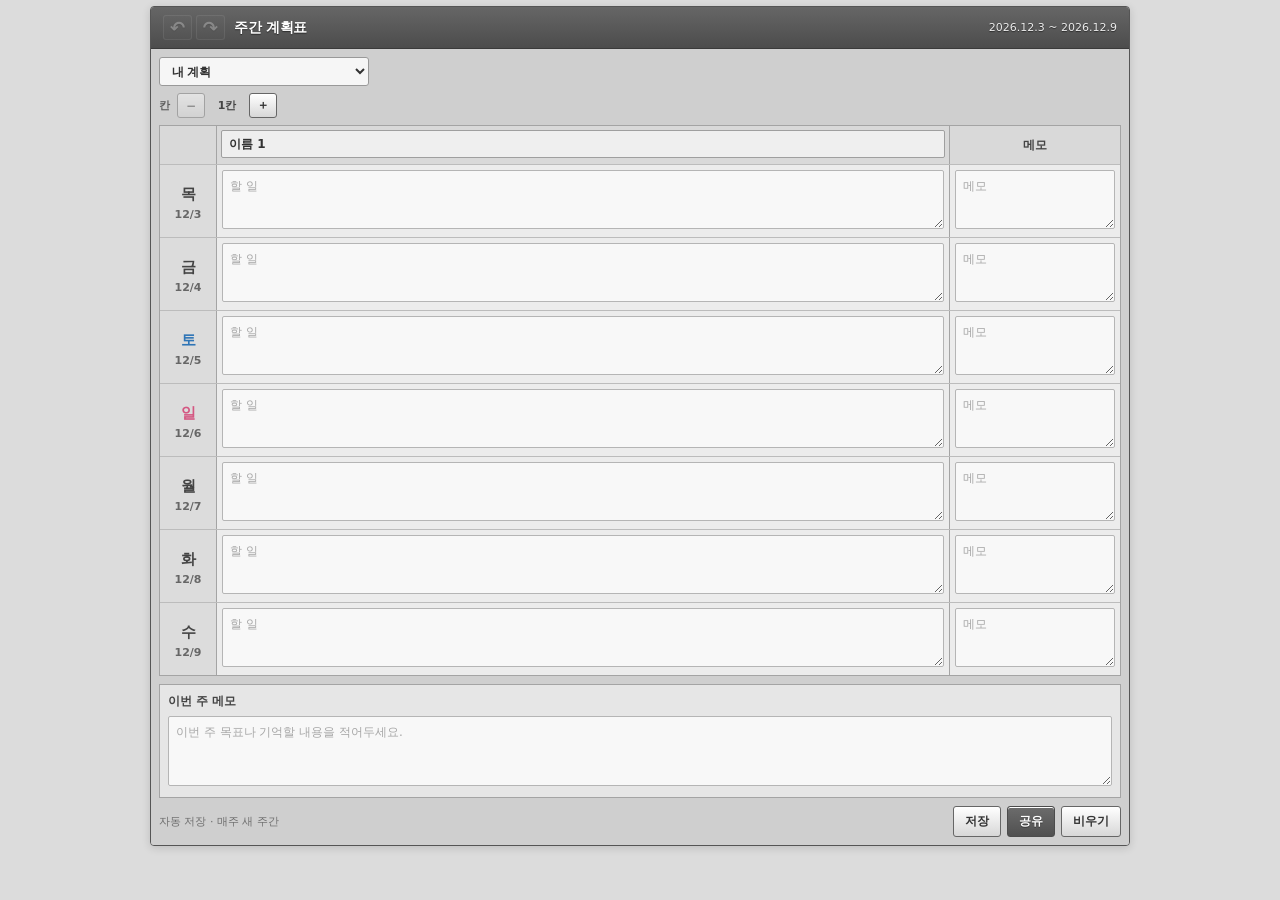
==== maple-weekly/index.html @ 223c1810 "Allow editing shared plans independently" ====
<!doctype html>
<html lang="ko">
<head>
<meta charset="utf-8">
<meta name="viewport" content="width=device-width, initial-scale=1, viewport-fit=cover">
<title>주간 계획표</title>
<meta name="apple-mobile-web-app-title" content="주간 계획표">
<meta name="application-name" content="주간 계획표">
<meta property="og:title" content="주간 계획표">
<meta property="og:site_name" content="주간 계획표">
<meta property="og:description" content="간단하게 쓰는 주간 계획표">
<meta property="og:type" content="website">
<meta property="og:url" content="https://noonoo-prog.github.io/0429/">
<meta name="twitter:card" content="summary">
<meta name="twitter:title" content="주간 계획표">
<meta name="twitter:description" content="간단하게 쓰는 주간 계획표">
<meta name="theme-color" content="#5a5a5a">
<style>
*{box-sizing:border-box}body{margin:0;background:#dcdcdc;color:#333;font-family:"Malgun Gothic",Pretendard,"Noto Sans KR",system-ui,sans-serif;font-size:12px}input,textarea,button{font:inherit}.wrap{width:min(980px,calc(100% - 16px));margin:6px auto 14px}.window{border:1px solid #555;border-radius:4px;overflow:hidden;background:#cfcfcf;box-shadow:0 1px 0 rgba(255,255,255,.55) inset,0 2px 8px rgba(0,0,0,.14)}.titlebar{min-height:34px;display:flex;align-items:center;justify-content:space-between;gap:10px;padding:8px 12px;color:#fff;background:linear-gradient(#666,#4c4c4c);border-bottom:1px solid #3a3a3a;text-shadow:0 1px 1px rgba(0,0,0,.5)}.titlebar strong{font-size:14px;letter-spacing:-.02em}.week{font-size:11px;color:#ececec;white-space:nowrap}.body{padding:8px;background:#cfcfcf}.table{border:1px solid #a4a4a4;background:#bcbcbc}.row{display:grid;grid-template-columns:56px repeat(var(--char-count,3),minmax(105px,1fr)) 170px;gap:1px;background:#a4a4a4}.row+.row{margin-top:1px}.cell{background:#ececec;padding:5px;min-height:70px}.head .cell{min-height:38px;display:flex;align-items:center;justify-content:center;font-weight:700;color:#444;background:#d9d9d9}.char-head{padding:4px;align-items:stretch!important;justify-content:stretch!important}.name-input{width:100%;height:28px;border:1px solid #9f9f9f;border-radius:2px;background:#efefef;color:#333;padding:4px 7px;font-size:12px;font-weight:700;outline:none}.name-input:focus,textarea:focus{border-color:#7f97ad;box-shadow:0 0 0 1px rgba(86,126,165,.18)}.day-cell{display:flex!important;flex-direction:column;align-items:center;justify-content:center;text-align:center;padding:8px 2px 4px;background:#dcdcdc;font-weight:700;color:#444;line-height:1.2;visibility:visible!important}.day-cell .day-name{display:block;font-size:15px;margin-bottom:5px}.day-cell .date{display:block;font-size:11px;color:#666}.day-cell.sat .day-name{color:#2f75b6}.day-cell.sun .day-name{color:#d45782}textarea{width:100%;min-height:59px;resize:vertical;border:1px solid #b5b5b5;border-radius:2px;background:#f8f8f8;color:#333;padding:7px;outline:none;line-height:1.42;font-size:12px}textarea::placeholder,.name-input::placeholder{color:#a7a7a7}.weekly{margin-top:8px;border:1px solid #a4a4a4;background:#e6e6e6;padding:8px}.weekly-title{margin:0 0 6px;font-size:12px;font-weight:700;color:#444}.weekly textarea{min-height:70px}.bottom{margin-top:8px;display:flex;justify-content:space-between;align-items:center;gap:10px}.left-info{font-size:11px;color:#6e6e6e}.saved{opacity:0;transition:opacity .18s ease;margin-left:6px;color:#557755;font-weight:700}.saved.show{opacity:1}.actions{display:flex;gap:6px;align-items:center}.char-controls{display:flex;align-items:center;gap:5px;margin-bottom:7px}.char-controls .label{font-size:11px;color:#5f5f5f;font-weight:700;margin-right:2px}.char-count{min-width:34px;text-align:center;font-size:11px;color:#444;font-weight:700}.mini-btn{height:25px;min-width:28px;padding:0 7px;font-size:12px}button{height:31px;border:1px solid #666;border-radius:3px;padding:0 11px;background:linear-gradient(#fff,#d7d7d7);color:#333;font-size:12px;font-weight:700;cursor:pointer;box-shadow:0 1px 0 #fff inset}button:hover{background:linear-gradient(#fff,#e2e2e2)}button:disabled{opacity:.42;cursor:default}.share-btn{color:#fff;border-color:#4c4c4c;background:linear-gradient(#6c6c6c,#505050);text-shadow:0 1px 0 rgba(0,0,0,.35)}.share-btn:hover{background:linear-gradient(#777,#5a5a5a)}.share-note{display:none;margin-top:8px;border:1px solid #a8b5c0;background:#edf3f8;color:#526675;padding:7px 9px;font-size:11px;line-height:1.45;border-radius:3px}.share-note.show{display:block}
@media(max-width:760px){body{font-size:14px;background:#d0d0d0}.wrap{width:100%;margin:0}.window{border-radius:0;border-left:0;border-right:0;box-shadow:none;min-height:100vh}.titlebar{position:sticky;top:0;z-index:5;min-height:42px;padding:9px 10px}.titlebar strong{font-size:15px}.week{font-size:10px}.body{padding:6px}.char-controls{position:sticky;top:42px;z-index:4;padding:5px 6px;margin:-1px 0 6px;background:#cfcfcf;border-bottom:1px solid #aaa}.mini-btn{min-height:32px;min-width:36px;font-size:15px}.table{border:0;background:transparent}.head{display:block;background:transparent}.head .cell:first-child,.head .cell:last-child{display:none}.head .char-head{display:block;min-height:auto;padding:0;margin-bottom:6px;background:transparent}.head .char-head:last-of-type{margin-bottom:8px}.name-input{height:37px;font-size:14px;border-radius:4px}.row.day-row{display:block;margin-bottom:6px;border:1px solid #9a9a9a;border-radius:4px;overflow:hidden;background:#bcbcbc}.row.day-row+.row.day-row{margin-top:0}.cell{min-height:auto;border-top:1px solid #d5d5d5;padding:5px}.row.day-row .cell:first-child{border-top:0}.day-cell{min-height:40px;display:flex!important;flex-direction:row;justify-content:space-between;align-items:center;padding:8px 9px;visibility:visible!important}.day-cell .day-name,.day-cell .date{margin:0;display:block}.day-cell .day-name{font-size:15px}.day-cell .date{font-size:11px}.mobile-label{display:block;margin:0 0 3px;font-size:10px;font-weight:700;color:#6d6d6d}textarea{min-height:56px;font-size:16px;border-radius:4px;padding:7px 8px}.weekly{padding:8px;border-radius:4px}.weekly textarea{min-height:76px}.bottom{flex-direction:column;align-items:stretch;gap:8px;padding-bottom:max(6px,env(safe-area-inset-bottom))}.actions{width:100%}.actions button{flex:1;height:38px;font-size:12px}}
@media(max-width:360px){.titlebar{padding:8px 7px;gap:6px}.title-left{gap:6px}.history-actions{gap:3px}.history-btn{width:30px;height:28px;font-size:18px}.titlebar strong{font-size:14px;white-space:nowrap}.week{font-size:9px}}@media(min-width:761px){.mobile-label{display:none}}

.title-left{display:flex;align-items:center;gap:9px;min-width:0}.history-actions{display:flex;gap:4px;align-items:center}.history-btn{width:29px;height:25px;padding:0;border:1px solid rgba(255,255,255,.28);border-radius:3px;background:rgba(255,255,255,.10);color:#fff;font-size:18px;line-height:1;box-shadow:none;text-shadow:0 1px 1px rgba(0,0,0,.35)}.history-btn:hover{background:rgba(255,255,255,.18)}.history-btn:disabled{opacity:.28;background:rgba(255,255,255,.06)}@media(max-width:760px){.history-btn{width:34px;height:30px;font-size:20px}}
.plan-switcher{display:flex;align-items:center;gap:6px;margin-bottom:7px}.plan-switcher select{height:29px;min-width:210px;max-width:100%;border:1px solid #999;border-radius:3px;background:#f6f6f6;color:#333;padding:0 28px 0 8px;font-size:12px;font-weight:700}.plan-switcher button{height:29px}.shared-readonly .name-input,.shared-readonly textarea{background:#f1f1f1;color:#555}.shared-readonly .char-controls{opacity:.72}@media(max-width:760px){.plan-switcher{margin-bottom:6px}.plan-switcher select{flex:1;min-width:0;height:36px;font-size:14px}.plan-switcher button{height:36px;white-space:nowrap}}
.tone-ottok{background:#fce8cf!important}.tone-tsujo{background:#f8dce8!important}.tone-peacock{background:#e3f2d7!important}
.tone-ottok .name-input,.tone-ottok textarea,.name-input.tone-ottok,textarea.tone-ottok{background:#fff7ed!important}
.tone-tsujo .name-input,.tone-tsujo textarea,.name-input.tone-tsujo,textarea.tone-tsujo{background:#fff3f8!important}
.tone-peacock .name-input,.tone-peacock textarea,.name-input.tone-peacock,textarea.tone-peacock{background:#f6fbf1!important}
@media(max-width:760px){.tone-ottok,.tone-tsujo,.tone-peacock{border-top-color:rgba(0,0,0,.08)!important}}
</style>
</head>
<body>
<main class="wrap">
<section class="window">
<div class="titlebar"><div class="title-left"><div class="history-actions"><button class="history-btn" id="undoBtn" type="button" aria-label="되돌리기" title="되돌리기">↶</button><button class="history-btn" id="redoBtn" type="button" aria-label="다시 실행" title="다시 실행">↷</button></div><strong>주간 계획표</strong></div><span class="week" id="weekRange"></span></div>
<div class="body">
<div class="plan-switcher">
  <select id="planViewSelect" aria-label="계획표 선택"><option value="mine">내 계획</option></select>
  <button id="deleteSharedBtn" type="button" hidden>공유 삭제</button>
</div>
<div class="char-controls"><span class="label">칸</span><button class="mini-btn" id="removeChar" type="button">−</button><span class="char-count" id="charCountText">1칸</span><button class="mini-btn" id="addChar" type="button">＋</button></div>
<div class="table" id="tableWrap"><div class="row head" id="headerRow"></div></div>
<div class="weekly"><div class="weekly-title">이번 주 메모</div><textarea id="weeklyMemo" placeholder="이번 주 목표나 기억할 내용을 적어두세요."></textarea></div>
<div class="bottom"><div class="left-info">자동 저장 · 매주 새 주간 <span class="saved" id="savedText">저장됨</span></div><div class="actions"><button id="saveBtn">저장</button><button class="share-btn" id="shareBtn">공유</button><button id="clearBtn">비우기</button></div></div>
<div class="share-note" id="shareNote"></div>
</div>
</section>
</main>
<script>
const DAYS=['목요일','금요일','토요일','일요일','월요일','화요일','수요일'];
const BASE_START=new Date(Date.UTC(2026,8,24));
function pad(n){return String(n).padStart(2,'0')}
function kstDateOnly(now=new Date()){const k=new Date(now.getTime()+9*60*60*1000);return new Date(Date.UTC(k.getUTCFullYear(),k.getUTCMonth(),k.getUTCDate()))}
function getWeekStart(now=new Date()){const today=kstDateOnly(now);if(today<BASE_START)return new Date(BASE_START);const daysFromBase=Math.floor((today-BASE_START)/86400000);const weeksFromBase=Math.floor(daysFromBase/7);const start=new Date(BASE_START);start.setUTCDate(start.getUTCDate()+weeksFromBase*7);return start}
function fmt(d){return `${d.getUTCMonth()+1}.${d.getUTCDate()}`}
function keyDate(d){return `${d.getUTCFullYear()}-${pad(d.getUTCMonth()+1)}-${pad(d.getUTCDate())}`}
const start=getWeekStart(),end=new Date(start);end.setUTCDate(end.getUTCDate()+6);const weekKey=keyDate(start);
document.getElementById('weekRange').textContent=`${start.getUTCFullYear()}.${fmt(start)} ~ ${end.getUTCFullYear()}.${fmt(end)}`;
const namesKey='maple-simple-share-names-v3',countKey='maple-simple-share-charcount-v2',planKey=`maple-simple-share-plan-v3-${weekKey}`,sharedPlansKey='weekly-shared-plans-v1';let sharedPlans=JSON.parse(localStorage.getItem(sharedPlansKey)||'[]');if(!Array.isArray(sharedPlans))sharedPlans=[];let activeView='mine';
let charCount=Math.min(6,Math.max(1,Number(localStorage.getItem(countKey)||1)));
let names=JSON.parse(localStorage.getItem(namesKey)||'null')||['이름 1','이름 2','이름 3'];while(names.length<6)names.push(`이름 ${names.length+1}`);
let data=JSON.parse(localStorage.getItem(planKey)||'null')||{cells:{},daily:{},weeklyMemo:''},saveTimer=null;
function flashSaved(){const el=document.getElementById('savedText');el.classList.add('show');clearTimeout(saveTimer);saveTimer=setTimeout(()=>el.classList.remove('show'),900)}
function save(){
  if(isSharedView()){
    const i=sharedPlans.findIndex(p=>p.id===activeView);
    if(i>=0){
      sharedPlans[i]={...sharedPlans[i],charCount,names:[...names],data:deepCopy(data)};
      saveSharedPlans();
    }
  }else{
    localStorage.setItem(namesKey,JSON.stringify(names));
    localStorage.setItem(countKey,String(charCount));
    localStorage.setItem(planKey,JSON.stringify(data));
  }
  flashSaved();
}
const undoStack=[],redoStack=[],HISTORY_LIMIT=100;
function snapshotState(){return JSON.stringify({charCount,names:[...names],data:JSON.parse(JSON.stringify(data))})}
function pushUndo(s){if(undoStack[undoStack.length-1]!==s){undoStack.push(s);if(undoStack.length>HISTORY_LIMIT)undoStack.shift()}redoStack.length=0;updateHistoryButtons()}
function restoreSnapshot(s){const x=JSON.parse(s);charCount=Math.min(6,Math.max(1,Number(x.charCount||1)));names=Array.isArray(x.names)?x.names.slice(0,6):[];while(names.length<6)names.push(`이름 ${names.length+1}`);data=x.data||{cells:{},daily:{},weeklyMemo:''};save();renderPlanner();weeklyMemo.value=data.weeklyMemo||'';updateHistoryButtons()}
function undo(){if(!undoStack.length)return;const cur=snapshotState(),prev=undoStack.pop();redoStack.push(cur);restoreSnapshot(prev)}
function redo(){if(!redoStack.length)return;const cur=snapshotState(),next=redoStack.pop();undoStack.push(cur);restoreSnapshot(next)}
function updateHistoryButtons(){const u=document.getElementById('undoBtn'),r=document.getElementById('redoBtn');if(u)u.disabled=!undoStack.length;if(r)r.disabled=!redoStack.length}

function isSharedView(){return activeView!=='mine'}
function deepCopy(v){return JSON.parse(JSON.stringify(v))}
function saveSharedPlans(){localStorage.setItem(sharedPlansKey,JSON.stringify(sharedPlans.slice(0,20)))}
function makeSharedId(encoded){let h=2166136261;for(let i=0;i<encoded.length;i++){h^=encoded.charCodeAt(i);h=Math.imul(h,16777619)}return 'shared-'+(h>>>0).toString(36)}
function sharedPlanLabel(p,index){const custom=(p.names||[]).find(n=>n&&n.trim()&&!/^이름\s*\d+$/u.test(n.trim()));const d=(p.week||'').slice(5).replace('-','/');const who=custom?custom.trim():'공유 계획 '+(index+1);return d?who+' · '+d:who}
function getActiveSharedPlan(){return sharedPlans.find(p=>p.id===activeView)||null}
function getViewWeekStart(){const p=getActiveSharedPlan(),k=p&&p.week?p.week:weekKey;const a=k.split('-').map(Number);return a.length===3?new Date(Date.UTC(a[0],a[1]-1,a[2])):new Date(start)}
function updateWeekRangeDisplay(){const s=getViewWeekStart(),e=new Date(s);e.setUTCDate(e.getUTCDate()+6);document.getElementById('weekRange').textContent=`${s.getUTCFullYear()}.${fmt(s)} ~ ${e.getUTCFullYear()}.${fmt(e)}`}
function loadMineState(){activeView='mine';charCount=Math.min(6,Math.max(1,Number(localStorage.getItem(countKey)||1)));names=JSON.parse(localStorage.getItem(namesKey)||'null')||['이름 1','이름 2','이름 3'];while(names.length<6)names.push(`이름 ${names.length+1}`);data=JSON.parse(localStorage.getItem(planKey)||'null')||{cells:{},daily:{},weeklyMemo:''}}
function loadSharedState(id){const p=sharedPlans.find(x=>x.id===id);if(!p){loadMineState();return}activeView=id;charCount=Math.min(6,Math.max(1,Number(p.charCount||1)));names=Array.isArray(p.names)?p.names.slice(0,6):[];while(names.length<6)names.push(`이름 ${names.length+1}`);data=deepCopy(p.data||{cells:{},daily:{},weeklyMemo:''})}
function renderPlanSwitcher(){const s=document.getElementById('planViewSelect');if(!s)return;s.innerHTML='<option value="mine">내 계획</option>';sharedPlans.forEach((p,i)=>{const o=document.createElement('option');o.value=p.id;o.textContent=sharedPlanLabel(p,i);s.append(o)});s.value=activeView;document.getElementById('deleteSharedBtn').hidden=!isSharedView()}
function applyViewMode(){const shared=isSharedView();document.querySelector('.window').classList.remove('shared-readonly');document.getElementById('saveBtn').disabled=false;document.getElementById('clearBtn').disabled=false;document.getElementById('weeklyMemo').readOnly=false;document.getElementById('deleteSharedBtn').hidden=!shared;updateHistoryButtons();updateWeekRangeDisplay()}
function activateView(id){undoStack.length=0;redoStack.length=0;if(id==='mine')loadMineState();else loadSharedState(id);renderPlanSwitcher();renderPlanner();const w=document.getElementById('weeklyMemo');w.value=data.weeklyMemo||'';applyViewMode()}

function updateMobileLabels(){document.querySelectorAll('[data-char-label]').forEach(el=>{const idx=Number(el.dataset.charLabel);el.textContent=names[idx]||`이름 ${idx+1}`})}
function utf8ToBase64(str){const bytes=new TextEncoder().encode(str);let binary='';bytes.forEach(b=>binary+=String.fromCharCode(b));return btoa(binary).replace(/\+/g,'-').replace(/\//g,'_').replace(/=+$/,'')}
function base64ToUtf8(str){str=str.replace(/-/g,'+').replace(/_/g,'/');while(str.length%4)str+='=';const binary=atob(str),bytes=Uint8Array.from(binary,c=>c.charCodeAt(0));return new TextDecoder().decode(bytes)}
function makeSharePayload(){const p=getActiveSharedPlan();return{v:3,week:p&&p.week?p.week:weekKey,charCount,names,data}}
function buildShareUrl(){
  const payload=utf8ToBase64(JSON.stringify(makeSharePayload()));
  const u=new URL(location.href);
  u.hash='';
  u.search='';
  let p=u.pathname;
  if(/\/s\/(?:index\.html)?$/.test(p)) p=p.replace(/\/s\/(?:index\.html)?$/, '/');
  else p=p.replace(/\/index\.html$/, '/');
  if(!p.endsWith('/')) p+='/';
  u.pathname=p+'s/';
  return `${u.toString()}#plan=${payload}`;
}
function showShareMessage(text){const note=document.getElementById('shareNote');note.textContent=text;note.classList.add('show');setTimeout(()=>note.classList.remove('show'),5000)}
async function shareCurrentPlan(){save();const shareUrl=buildShareUrl(),shareData={title:'주간 계획표',text:`주간 계획표 ${weekKey}`,url:shareUrl};try{if(navigator.share){await navigator.share(shareData);return}await navigator.clipboard.writeText(shareUrl);showShareMessage('현재 계획이 포함된 링크를 복사했어요.')}catch(err){if(err&&err.name==='AbortError')return;try{await navigator.clipboard.writeText(shareUrl);showShareMessage('현재 계획이 포함된 링크를 복사했어요.')}catch{prompt('이 링크를 복사해서 공유하세요.',shareUrl)}}}
function importSharedPlan(){if(!location.hash.startsWith('#plan='))return null;try{const encoded=location.hash.slice(6),shared=JSON.parse(base64ToUtf8(encoded));if(!shared||![1,2,3].includes(shared.v)||!Array.isArray(shared.names)||!shared.data)return null;const id=makeSharedId(encoded),item={id,receivedAt:Date.now(),week:shared.week||weekKey,charCount:Math.min(6,Math.max(1,Number(shared.charCount||1))),names:shared.names.slice(0,6),data:deepCopy(shared.data)};while(item.names.length<6)item.names.push(`이름 ${item.names.length+1}`);const i=sharedPlans.findIndex(p=>p.id===id);if(i>=0)sharedPlans[i]=item;else sharedPlans.unshift(item);sharedPlans=sharedPlans.slice(0,20);saveSharedPlans();loadSharedState(id);history.replaceState(null,'',location.href.split('#')[0]);setTimeout(()=>showShareMessage('공유받은 계획을 별도로 저장했어요. 내 계획은 그대로 유지됩니다.'),0);return id}catch(e){console.warn('공유 불러오기 실패',e);return null}}
const tableWrap=document.getElementById('tableWrap'),headerRow=document.getElementById('headerRow');
function setGridColumns(){document.documentElement.style.setProperty('--char-count',charCount);document.getElementById('charCountText').textContent=`${charCount}칸`;document.getElementById('removeChar').disabled=charCount<=1;document.getElementById('addChar').disabled=charCount>=6}
function nameToneClass(name){
  const n=String(name||'').trim();
  if(n==='오똑') return 'tone-ottok';
  if(n==='츠죠') return 'tone-tsujo';
  if(n==='피콕') return 'tone-peacock';
  return '';
}
function applyNameToneToElement(el,name){
  if(!el)return;
  el.classList.remove('tone-ottok','tone-tsujo','tone-peacock');
  const cls=nameToneClass(name);
  if(cls)el.classList.add(cls);
}
function updateColumnTone(index){
  const name=names[index]||'';
  document.querySelectorAll('[data-char-col="'+index+'"]').forEach(el=>applyNameToneToElement(el,name));
}
function renderPlanner(){const viewStart=getViewWeekStart();setGridColumns();headerRow.innerHTML='';const dayHead=document.createElement('div');dayHead.className='cell';dayHead.textContent='';headerRow.append(dayHead);for(let i=0;i<charCount;i++){const head=document.createElement('div');head.className='cell char-head';head.dataset.charCol=i;applyNameToneToElement(head,names[i]);const input=document.createElement('input');input.className='name-input';input.placeholder=`이름 ${i+1}`;input.value=names[i]||`이름 ${i+1}`;input.addEventListener('input',()=>{const before=snapshotState();names[i]=input.value;pushUndo(before);updateMobileLabels();updateColumnTone(i);save()});head.append(input);headerRow.append(head)}const memoHead=document.createElement('div');memoHead.className='cell';memoHead.textContent='메모';headerRow.append(memoHead);tableWrap.querySelectorAll('.day-row').forEach(el=>el.remove());DAYS.forEach((day,di)=>{const currentDate=new Date(viewStart);currentDate.setUTCDate(currentDate.getUTCDate()+di);const row=document.createElement('div');row.className='row day-row';const dayCell=document.createElement('div');dayCell.className='cell day-cell';if(day==='토요일')dayCell.classList.add('sat');if(day==='일요일')dayCell.classList.add('sun');const shortDay=['목','금','토','일','월','화','수'][di];dayCell.innerHTML=`<span class="day-name">${shortDay}</span><span class="date">${currentDate.getUTCMonth()+1}/${currentDate.getUTCDate()}</span>`;row.append(dayCell);for(let ci=0;ci<charCount;ci++){const cell=document.createElement('div');cell.className='cell';cell.dataset.charCol=ci;applyNameToneToElement(cell,names[ci]);const label=document.createElement('div');label.className='mobile-label';label.dataset.charLabel=ci;label.textContent=names[ci]||`이름 ${ci+1}`;const ta=document.createElement('textarea');const key=`${di}-${ci}`;ta.placeholder='할 일';ta.value=data.cells[key]||'';ta.addEventListener('input',()=>{const before=snapshotState();data.cells[key]=ta.value;pushUndo(before);save()});cell.append(label,ta);row.append(cell)}const memoCell=document.createElement('div');memoCell.className='cell';const memoLabel=document.createElement('div');memoLabel.className='mobile-label';memoLabel.textContent='메모';const memo=document.createElement('textarea');memo.placeholder='메모';memo.value=data.daily[di]||'';memo.addEventListener('input',()=>{const before=snapshotState();data.daily[di]=memo.value;pushUndo(before);save()});memoCell.append(memoLabel,memo);row.append(memoCell);tableWrap.append(row)});updateMobileLabels()}
document.getElementById('removeChar').addEventListener('click',()=>{if(charCount<=1)return;const before=snapshotState();charCount--;pushUndo(before);save();renderPlanner()});
document.getElementById('addChar').addEventListener('click',()=>{if(charCount>=6)return;const before=snapshotState();charCount++;pushUndo(before);save();renderPlanner()});
const weeklyMemo=document.getElementById('weeklyMemo');weeklyMemo.value=data.weeklyMemo||'';weeklyMemo.addEventListener('input',()=>{const before=snapshotState();data.weeklyMemo=weeklyMemo.value;pushUndo(before);save()});
document.getElementById('planViewSelect').addEventListener('change',e=>activateView(e.target.value));
document.getElementById('deleteSharedBtn').addEventListener('click',()=>{if(!isSharedView())return;const p=getActiveSharedPlan();if(!p)return;if(!confirm('이 공유 계획을 목록에서 삭제할까요?'))return;sharedPlans=sharedPlans.filter(x=>x.id!==p.id);saveSharedPlans();activateView('mine')});
document.getElementById('saveBtn').addEventListener('click',()=>{save();const b=document.getElementById('saveBtn'),t=b.textContent;b.textContent='저장됨';setTimeout(()=>b.textContent=t,900)});document.getElementById('undoBtn').addEventListener('click',undo);document.getElementById('redoBtn').addEventListener('click',redo);document.getElementById('shareBtn').addEventListener('click',shareCurrentPlan);
document.getElementById('clearBtn').addEventListener('click',()=>{if(!confirm('이번 주 계획과 메모를 모두 비울까요?'))return;const before=snapshotState();data={cells:{},daily:{},weeklyMemo:''};pushUndo(before);save();document.querySelectorAll('.day-row textarea').forEach(el=>el.value='');weeklyMemo.value=''});
const importedSharedId=importSharedPlan();renderPlanSwitcher();renderPlanner();weeklyMemo.value=data.weeklyMemo||'';applyViewMode();setInterval(()=>{const currentKey=keyDate(getWeekStart());if(currentKey!==weekKey)location.reload()},60000);
</script>
</body>
</html>
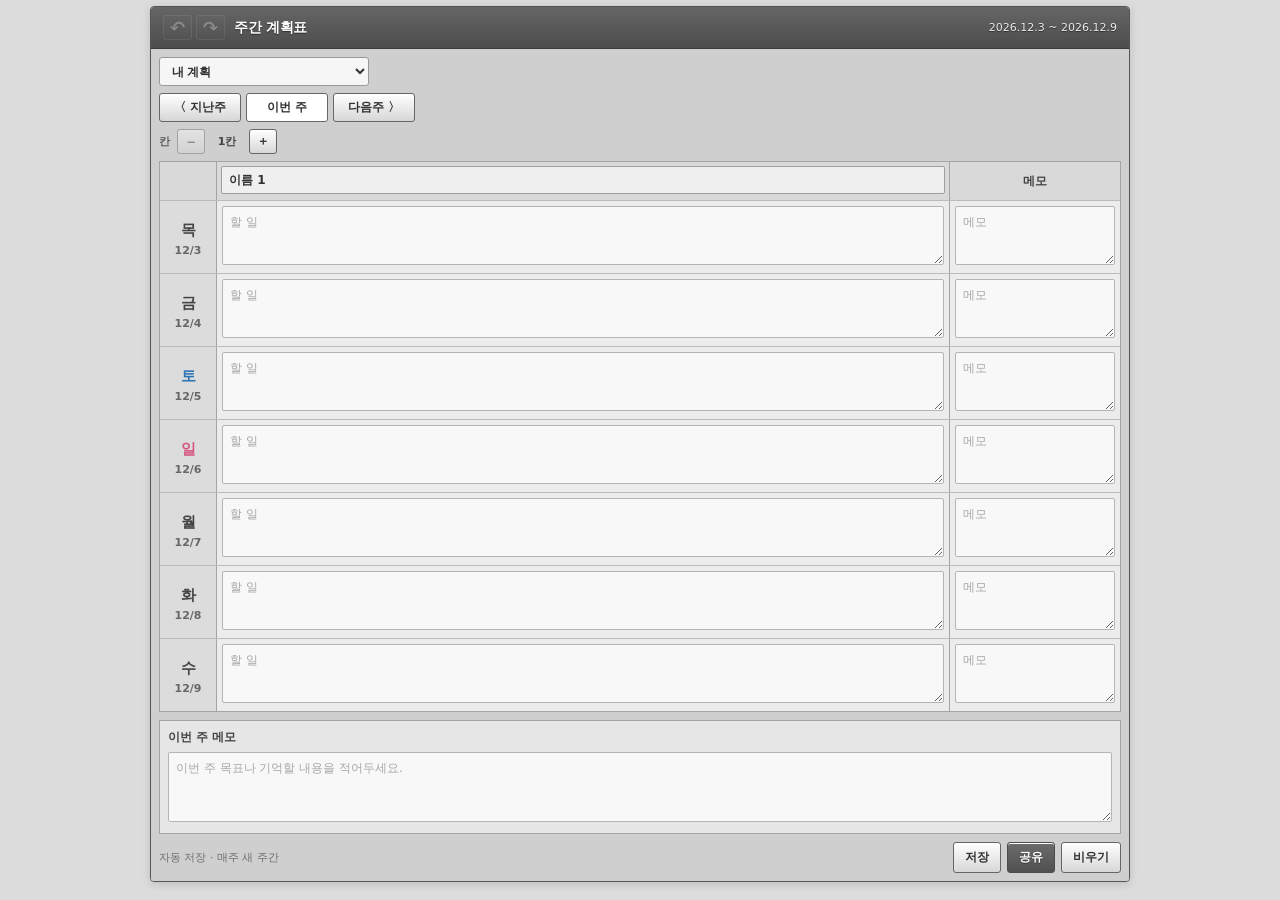
==== commit 305b17e1: "Add weekly navigation and saved week history" ====
--- a/maple-weekly/index.html
+++ b/maple-weekly/index.html
@@ -27,6 +27,7 @@
 .tone-tsujo .name-input,.tone-tsujo textarea,.name-input.tone-tsujo,textarea.tone-tsujo{background:#fff3f8!important}
 .tone-peacock .name-input,.tone-peacock textarea,.name-input.tone-peacock,textarea.tone-peacock{background:#f6fbf1!important}
 @media(max-width:760px){.tone-ottok,.tone-tsujo,.tone-peacock{border-top-color:rgba(0,0,0,.08)!important}}
+.week-nav{display:flex;gap:5px;margin-bottom:7px}.week-nav button{height:29px;min-width:82px}.week-nav button.current{font-weight:800;background:#fff}.week-nav button:disabled{opacity:.4}@media(max-width:760px){.week-nav{gap:4px;margin-bottom:6px}.week-nav button{flex:1;height:36px;min-width:0;font-size:12px}}
 </style>
 </head>
 <body>
@@ -38,6 +39,11 @@
   <select id="planViewSelect" aria-label="계획표 선택"><option value="mine">내 계획</option></select>
   <button id="deleteSharedBtn" type="button" hidden>공유 삭제</button>
 </div>
+<div class="week-nav" id="weekNav">
+  <button id="prevWeekBtn" type="button">〈 지난주</button>
+  <button id="currentWeekBtn" type="button">이번 주</button>
+  <button id="nextWeekBtn" type="button">다음주 〉</button>
+</div>
 <div class="char-controls"><span class="label">칸</span><button class="mini-btn" id="removeChar" type="button">−</button><span class="char-count" id="charCountText">1칸</span><button class="mini-btn" id="addChar" type="button">＋</button></div>
 <div class="table" id="tableWrap"><div class="row head" id="headerRow"></div></div>
 <div class="weekly"><div class="weekly-title">이번 주 메모</div><textarea id="weeklyMemo" placeholder="이번 주 목표나 기억할 내용을 적어두세요."></textarea></div>
@@ -47,21 +53,148 @@
 </section>
 </main>
 <script>
+
 const DAYS=['목요일','금요일','토요일','일요일','월요일','화요일','수요일'];
+const SHORT_DAYS=['목','금','토','일','월','화','수'];
 const BASE_START=new Date(Date.UTC(2026,8,24));
+const WEEK_MS=7*86400000;
+
+const WEEK_PREFIX='weekly-planner-v4-week-';
+const STRUCTURE_KEY='weekly-planner-v4-structure';
+const SHARED_KEY='weekly-shared-plans-v1';
+const LEGACY_NAMES_KEY='maple-simple-share-names-v3';
+const LEGACY_COUNT_KEY='maple-simple-share-charcount-v2';
+const LEGACY_WEEK_PREFIX='maple-simple-share-plan-v3-';
+
+let activeView='mine';
+let selectedWeekStart=getCurrentWeekStart();
+let charCount=1;
+let names=['이름 1','이름 2','이름 3','이름 4','이름 5','이름 6'];
+let data=emptyPlanData();
+let sharedPlans=loadSharedPlans();
+let saveTimer=null;
+const undoStack=[];
+const redoStack=[];
+const HISTORY_LIMIT=100;
+
 function pad(n){return String(n).padStart(2,'0')}
-function kstDateOnly(now=new Date()){const k=new Date(now.getTime()+9*60*60*1000);return new Date(Date.UTC(k.getUTCFullYear(),k.getUTCMonth(),k.getUTCDate()))}
-function getWeekStart(now=new Date()){const today=kstDateOnly(now);if(today<BASE_START)return new Date(BASE_START);const daysFromBase=Math.floor((today-BASE_START)/86400000);const weeksFromBase=Math.floor(daysFromBase/7);const start=new Date(BASE_START);start.setUTCDate(start.getUTCDate()+weeksFromBase*7);return start}
 function fmt(d){return `${d.getUTCMonth()+1}.${d.getUTCDate()}`}
-function keyDate(d){return `${d.getUTCFullYear()}-${pad(d.getUTCMonth()+1)}-${pad(d.getUTCDate())}`}
-const start=getWeekStart(),end=new Date(start);end.setUTCDate(end.getUTCDate()+6);const weekKey=keyDate(start);
-document.getElementById('weekRange').textContent=`${start.getUTCFullYear()}.${fmt(start)} ~ ${end.getUTCFullYear()}.${fmt(end)}`;
-const namesKey='maple-simple-share-names-v3',countKey='maple-simple-share-charcount-v2',planKey=`maple-simple-share-plan-v3-${weekKey}`,sharedPlansKey='weekly-shared-plans-v1';let sharedPlans=JSON.parse(localStorage.getItem(sharedPlansKey)||'[]');if(!Array.isArray(sharedPlans))sharedPlans=[];let activeView='mine';
-let charCount=Math.min(6,Math.max(1,Number(localStorage.getItem(countKey)||1)));
-let names=JSON.parse(localStorage.getItem(namesKey)||'null')||['이름 1','이름 2','이름 3'];while(names.length<6)names.push(`이름 ${names.length+1}`);
-let data=JSON.parse(localStorage.getItem(planKey)||'null')||{cells:{},daily:{},weeklyMemo:''},saveTimer=null;
-function flashSaved(){const el=document.getElementById('savedText');el.classList.add('show');clearTimeout(saveTimer);saveTimer=setTimeout(()=>el.classList.remove('show'),900)}
-function save(){
+function weekKeyFromDate(d){return `${d.getUTCFullYear()}-${pad(d.getUTCMonth()+1)}-${pad(d.getUTCDate())}`}
+function dateFromWeekKey(k){
+  const p=String(k||'').split('-').map(Number);
+  if(p.length!==3||p.some(n=>!Number.isFinite(n))) return new Date(BASE_START);
+  return new Date(Date.UTC(p[0],p[1]-1,p[2]));
+}
+function kstDateOnly(now=new Date()){
+  const k=new Date(now.getTime()+9*60*60*1000);
+  return new Date(Date.UTC(k.getUTCFullYear(),k.getUTCMonth(),k.getUTCDate()));
+}
+function getCurrentWeekStart(now=new Date()){
+  const today=kstDateOnly(now);
+  if(today<BASE_START) return new Date(BASE_START);
+  const weeks=Math.floor((today-BASE_START)/WEEK_MS);
+  const d=new Date(BASE_START);
+  d.setUTCDate(d.getUTCDate()+weeks*7);
+  return d;
+}
+function shiftWeek(d,amount){
+  const x=new Date(d);
+  x.setUTCDate(x.getUTCDate()+amount*7);
+  return x<BASE_START?new Date(BASE_START):x;
+}
+function emptyPlanData(){return{cells:{},daily:{},weeklyMemo:''}}
+function deepCopy(v){return JSON.parse(JSON.stringify(v))}
+function normalizeNames(arr){
+  const out=Array.isArray(arr)?arr.slice(0,6):[];
+  while(out.length<6) out.push(`이름 ${out.length+1}`);
+  return out;
+}
+function normalizeWeekState(raw,template){
+  const t=template||{charCount:1,names:['이름 1']};
+  const count=Math.min(6,Math.max(1,Number(raw&&raw.charCount||t.charCount||1)));
+  const nm=normalizeNames(raw&&raw.names||t.names);
+  const d=raw&&raw.data?raw.data:raw||{};
+  return{
+    charCount:count,
+    names:nm,
+    data:{
+      cells:d&&d.cells&&typeof d.cells==='object'?d.cells:{},
+      daily:d&&d.daily&&typeof d.daily==='object'?d.daily:{},
+      weeklyMemo:typeof(d&&d.weeklyMemo)==='string'?d.weeklyMemo:''
+    }
+  };
+}
+function loadStructure(){
+  try{
+    const s=JSON.parse(localStorage.getItem(STRUCTURE_KEY)||'null');
+    if(s) return normalizeWeekState({charCount:s.charCount,names:s.names,data:emptyPlanData()});
+  }catch{}
+  let legacyNames=null;
+  try{legacyNames=JSON.parse(localStorage.getItem(LEGACY_NAMES_KEY)||'null')}catch{}
+  const legacyCount=Number(localStorage.getItem(LEGACY_COUNT_KEY)||1);
+  return normalizeWeekState({charCount:legacyCount,names:legacyNames||['이름 1'],data:emptyPlanData()});
+}
+function saveStructure(){
+  localStorage.setItem(STRUCTURE_KEY,JSON.stringify({charCount,names:[...names]}));
+}
+function mineStorageKey(k){return WEEK_PREFIX+k}
+function loadMineWeek(k){
+  try{
+    const raw=JSON.parse(localStorage.getItem(mineStorageKey(k))||'null');
+    if(raw) return normalizeWeekState(raw,loadStructure());
+  }catch{}
+  try{
+    const legacy=JSON.parse(localStorage.getItem(LEGACY_WEEK_PREFIX+k)||'null');
+    if(legacy){
+      const s=loadStructure();
+      const migrated=normalizeWeekState({charCount:s.charCount,names:s.names,data:legacy},s);
+      localStorage.setItem(mineStorageKey(k),JSON.stringify(migrated));
+      return migrated;
+    }
+  }catch{}
+  return normalizeWeekState(null,loadStructure());
+}
+function saveMineWeek(k){
+  const state={charCount,names:[...names],data:deepCopy(data)};
+  localStorage.setItem(mineStorageKey(k),JSON.stringify(state));
+  saveStructure();
+}
+function loadSharedPlans(){
+  try{
+    const a=JSON.parse(localStorage.getItem(SHARED_KEY)||'[]');
+    return Array.isArray(a)?a:[];
+  }catch{return[]}
+}
+function saveSharedPlans(){
+  localStorage.setItem(SHARED_KEY,JSON.stringify(sharedPlans.slice(0,20)));
+}
+function isSharedView(){return activeView!=='mine'}
+function getActiveSharedPlan(){return sharedPlans.find(p=>p.id===activeView)||null}
+function getActiveWeekStart(){
+  if(isSharedView()){
+    const p=getActiveSharedPlan();
+    return p&&p.week?dateFromWeekKey(p.week):new Date(selectedWeekStart);
+  }
+  return new Date(selectedWeekStart);
+}
+function getActiveWeekKey(){
+  if(isSharedView()){
+    const p=getActiveSharedPlan();
+    return p&&p.week?p.week:weekKeyFromDate(selectedWeekStart);
+  }
+  return weekKeyFromDate(selectedWeekStart);
+}
+function loadActiveState(){
+  if(isSharedView()){
+    const p=getActiveSharedPlan();
+    const s=normalizeWeekState(p||null,loadStructure());
+    charCount=s.charCount;names=s.names;data=s.data;
+  }else{
+    const s=loadMineWeek(weekKeyFromDate(selectedWeekStart));
+    charCount=s.charCount;names=s.names;data=s.data;
+  }
+}
+function persistActive(){
   if(isSharedView()){
     const i=sharedPlans.findIndex(p=>p.id===activeView);
     if(i>=0){
@@ -69,81 +202,407 @@
       saveSharedPlans();
     }
   }else{
-    localStorage.setItem(namesKey,JSON.stringify(names));
-    localStorage.setItem(countKey,String(charCount));
-    localStorage.setItem(planKey,JSON.stringify(data));
+    saveMineWeek(weekKeyFromDate(selectedWeekStart));
   }
   flashSaved();
 }
-const undoStack=[],redoStack=[],HISTORY_LIMIT=100;
-function snapshotState(){return JSON.stringify({charCount,names:[...names],data:JSON.parse(JSON.stringify(data))})}
-function pushUndo(s){if(undoStack[undoStack.length-1]!==s){undoStack.push(s);if(undoStack.length>HISTORY_LIMIT)undoStack.shift()}redoStack.length=0;updateHistoryButtons()}
-function restoreSnapshot(s){const x=JSON.parse(s);charCount=Math.min(6,Math.max(1,Number(x.charCount||1)));names=Array.isArray(x.names)?x.names.slice(0,6):[];while(names.length<6)names.push(`이름 ${names.length+1}`);data=x.data||{cells:{},daily:{},weeklyMemo:''};save();renderPlanner();weeklyMemo.value=data.weeklyMemo||'';updateHistoryButtons()}
-function undo(){if(!undoStack.length)return;const cur=snapshotState(),prev=undoStack.pop();redoStack.push(cur);restoreSnapshot(prev)}
-function redo(){if(!redoStack.length)return;const cur=snapshotState(),next=redoStack.pop();undoStack.push(cur);restoreSnapshot(next)}
-function updateHistoryButtons(){const u=document.getElementById('undoBtn'),r=document.getElementById('redoBtn');if(u)u.disabled=!undoStack.length;if(r)r.disabled=!redoStack.length}
-
-function isSharedView(){return activeView!=='mine'}
-function deepCopy(v){return JSON.parse(JSON.stringify(v))}
-function saveSharedPlans(){localStorage.setItem(sharedPlansKey,JSON.stringify(sharedPlans.slice(0,20)))}
-function makeSharedId(encoded){let h=2166136261;for(let i=0;i<encoded.length;i++){h^=encoded.charCodeAt(i);h=Math.imul(h,16777619)}return 'shared-'+(h>>>0).toString(36)}
-function sharedPlanLabel(p,index){const custom=(p.names||[]).find(n=>n&&n.trim()&&!/^이름\s*\d+$/u.test(n.trim()));const d=(p.week||'').slice(5).replace('-','/');const who=custom?custom.trim():'공유 계획 '+(index+1);return d?who+' · '+d:who}
-function getActiveSharedPlan(){return sharedPlans.find(p=>p.id===activeView)||null}
-function getViewWeekStart(){const p=getActiveSharedPlan(),k=p&&p.week?p.week:weekKey;const a=k.split('-').map(Number);return a.length===3?new Date(Date.UTC(a[0],a[1]-1,a[2])):new Date(start)}
-function updateWeekRangeDisplay(){const s=getViewWeekStart(),e=new Date(s);e.setUTCDate(e.getUTCDate()+6);document.getElementById('weekRange').textContent=`${s.getUTCFullYear()}.${fmt(s)} ~ ${e.getUTCFullYear()}.${fmt(e)}`}
-function loadMineState(){activeView='mine';charCount=Math.min(6,Math.max(1,Number(localStorage.getItem(countKey)||1)));names=JSON.parse(localStorage.getItem(namesKey)||'null')||['이름 1','이름 2','이름 3'];while(names.length<6)names.push(`이름 ${names.length+1}`);data=JSON.parse(localStorage.getItem(planKey)||'null')||{cells:{},daily:{},weeklyMemo:''}}
-function loadSharedState(id){const p=sharedPlans.find(x=>x.id===id);if(!p){loadMineState();return}activeView=id;charCount=Math.min(6,Math.max(1,Number(p.charCount||1)));names=Array.isArray(p.names)?p.names.slice(0,6):[];while(names.length<6)names.push(`이름 ${names.length+1}`);data=deepCopy(p.data||{cells:{},daily:{},weeklyMemo:''})}
-function renderPlanSwitcher(){const s=document.getElementById('planViewSelect');if(!s)return;s.innerHTML='<option value="mine">내 계획</option>';sharedPlans.forEach((p,i)=>{const o=document.createElement('option');o.value=p.id;o.textContent=sharedPlanLabel(p,i);s.append(o)});s.value=activeView;document.getElementById('deleteSharedBtn').hidden=!isSharedView()}
-function applyViewMode(){const shared=isSharedView();document.querySelector('.window').classList.remove('shared-readonly');document.getElementById('saveBtn').disabled=false;document.getElementById('clearBtn').disabled=false;document.getElementById('weeklyMemo').readOnly=false;document.getElementById('deleteSharedBtn').hidden=!shared;updateHistoryButtons();updateWeekRangeDisplay()}
-function activateView(id){undoStack.length=0;redoStack.length=0;if(id==='mine')loadMineState();else loadSharedState(id);renderPlanSwitcher();renderPlanner();const w=document.getElementById('weeklyMemo');w.value=data.weeklyMemo||'';applyViewMode()}
-
-function updateMobileLabels(){document.querySelectorAll('[data-char-label]').forEach(el=>{const idx=Number(el.dataset.charLabel);el.textContent=names[idx]||`이름 ${idx+1}`})}
-function utf8ToBase64(str){const bytes=new TextEncoder().encode(str);let binary='';bytes.forEach(b=>binary+=String.fromCharCode(b));return btoa(binary).replace(/\+/g,'-').replace(/\//g,'_').replace(/=+$/,'')}
-function base64ToUtf8(str){str=str.replace(/-/g,'+').replace(/_/g,'/');while(str.length%4)str+='=';const binary=atob(str),bytes=Uint8Array.from(binary,c=>c.charCodeAt(0));return new TextDecoder().decode(bytes)}
-function makeSharePayload(){const p=getActiveSharedPlan();return{v:3,week:p&&p.week?p.week:weekKey,charCount,names,data}}
+function flashSaved(){
+  const el=document.getElementById('savedText');
+  if(!el)return;
+  el.classList.add('show');
+  clearTimeout(saveTimer);
+  saveTimer=setTimeout(()=>el.classList.remove('show'),900);
+}
+function snapshotState(){
+  return JSON.stringify({charCount,names:[...names],data:deepCopy(data)});
+}
+function pushUndo(snapshot){
+  if(undoStack[undoStack.length-1]!==snapshot){
+    undoStack.push(snapshot);
+    if(undoStack.length>HISTORY_LIMIT)undoStack.shift();
+  }
+  redoStack.length=0;
+  updateHistoryButtons();
+}
+function restoreSnapshot(snapshot){
+  const s=normalizeWeekState(JSON.parse(snapshot),loadStructure());
+  charCount=s.charCount;names=s.names;data=s.data;
+  persistActive();
+  renderPlanner();
+  document.getElementById('weeklyMemo').value=data.weeklyMemo||'';
+  updateHistoryButtons();
+}
+function undo(){
+  if(!undoStack.length)return;
+  const cur=snapshotState();
+  const prev=undoStack.pop();
+  redoStack.push(cur);
+  restoreSnapshot(prev);
+}
+function redo(){
+  if(!redoStack.length)return;
+  const cur=snapshotState();
+  const next=redoStack.pop();
+  undoStack.push(cur);
+  restoreSnapshot(next);
+}
+function updateHistoryButtons(){
+  document.getElementById('undoBtn').disabled=!undoStack.length;
+  document.getElementById('redoBtn').disabled=!redoStack.length;
+}
+function resetHistory(){undoStack.length=0;redoStack.length=0;updateHistoryButtons()}
+
+function nameToneClass(name){
+  const n=String(name||'').trim();
+  if(n==='오똑')return'tone-ottok';
+  if(n==='츠죠')return'tone-tsujo';
+  if(n==='피콕')return'tone-peacock';
+  return'';
+}
+function applyNameTone(el,name){
+  el.classList.remove('tone-ottok','tone-tsujo','tone-peacock');
+  const cls=nameToneClass(name);
+  if(cls)el.classList.add(cls);
+}
+function updateColumnTone(index){
+  document.querySelectorAll('[data-char-col="'+index+'"]').forEach(el=>applyNameTone(el,names[index]));
+}
+function updateMobileLabels(){
+  document.querySelectorAll('[data-char-label]').forEach(el=>{
+    const i=Number(el.dataset.charLabel);
+    el.textContent=names[i]||`이름 ${i+1}`;
+  });
+}
+
+function updateWeekRange(){
+  const s=getActiveWeekStart(),e=new Date(s);
+  e.setUTCDate(e.getUTCDate()+6);
+  document.getElementById('weekRange').textContent=`${s.getUTCFullYear()}.${fmt(s)} ~ ${e.getUTCFullYear()}.${fmt(e)}`;
+}
+function updateWeekNav(){
+  const shared=isSharedView();
+  const current=getCurrentWeekStart();
+  const selectedKey=weekKeyFromDate(selectedWeekStart);
+  const currentKey=weekKeyFromDate(current);
+  const prev=document.getElementById('prevWeekBtn');
+  const now=document.getElementById('currentWeekBtn');
+  const next=document.getElementById('nextWeekBtn');
+  prev.disabled=shared||selectedWeekStart<=BASE_START;
+  now.disabled=shared;
+  next.disabled=shared;
+  now.classList.toggle('current',!shared&&selectedKey===currentKey);
+}
+function navigateWeek(amount){
+  if(isSharedView())return;
+  persistActive();
+  selectedWeekStart=shiftWeek(selectedWeekStart,amount);
+  loadActiveState();
+  resetHistory();
+  renderAll();
+}
+function goCurrentWeek(){
+  if(isSharedView())return;
+  persistActive();
+  selectedWeekStart=getCurrentWeekStart();
+  loadActiveState();
+  resetHistory();
+  renderAll();
+}
+
+function sharedPlanLabel(p,index){
+  const custom=(p.names||[]).find(n=>n&&String(n).trim()&&!/^이름\s*\d+$/u.test(String(n).trim()));
+  const d=(p.week||'').slice(5).replace('-','/');
+  return (custom?String(custom).trim():`공유 계획 ${index+1}`)+(d?` · ${d}`:'');
+}
+function renderPlanSwitcher(){
+  const s=document.getElementById('planViewSelect');
+  s.innerHTML='<option value="mine">내 계획</option>';
+  sharedPlans.forEach((p,i)=>{
+    const o=document.createElement('option');
+    o.value=p.id;o.textContent=sharedPlanLabel(p,i);
+    s.append(o);
+  });
+  s.value=activeView;
+  document.getElementById('deleteSharedBtn').hidden=!isSharedView();
+}
+function activateView(id){
+  persistActive();
+  activeView=id;
+  if(activeView==='mine') selectedWeekStart=getCurrentWeekStart();
+  loadActiveState();
+  resetHistory();
+  renderAll();
+}
+
+const tableWrap=document.getElementById('tableWrap');
+const headerRow=document.getElementById('headerRow');
+
+function setGridColumns(){
+  document.documentElement.style.setProperty('--char-count',charCount);
+  document.getElementById('charCountText').textContent=`${charCount}칸`;
+  document.getElementById('removeChar').disabled=charCount<=1;
+  document.getElementById('addChar').disabled=charCount>=6;
+}
+function renderPlanner(){
+  setGridColumns();
+  const weekStart=getActiveWeekStart();
+  headerRow.innerHTML='';
+
+  const dayHead=document.createElement('div');
+  dayHead.className='cell';
+  dayHead.textContent='';
+  headerRow.append(dayHead);
+
+  for(let i=0;i<charCount;i++){
+    const head=document.createElement('div');
+    head.className='cell char-head';
+    head.dataset.charCol=i;
+    applyNameTone(head,names[i]);
+
+    const input=document.createElement('input');
+    input.className='name-input';
+    input.placeholder=`이름 ${i+1}`;
+    input.value=names[i]||`이름 ${i+1}`;
+    input.addEventListener('input',()=>{
+      const before=snapshotState();
+      names[i]=input.value;
+      pushUndo(before);
+      updateMobileLabels();
+      updateColumnTone(i);
+      persistActive();
+    });
+    head.append(input);
+    headerRow.append(head);
+  }
+
+  const memoHead=document.createElement('div');
+  memoHead.className='cell';
+  memoHead.textContent='메모';
+  headerRow.append(memoHead);
+
+  tableWrap.querySelectorAll('.day-row').forEach(el=>el.remove());
+
+  DAYS.forEach((day,di)=>{
+    const currentDate=new Date(weekStart);
+    currentDate.setUTCDate(currentDate.getUTCDate()+di);
+
+    const row=document.createElement('div');
+    row.className='row day-row';
+
+    const dayCell=document.createElement('div');
+    dayCell.className='cell day-cell';
+    if(day==='토요일')dayCell.classList.add('sat');
+    if(day==='일요일')dayCell.classList.add('sun');
+    dayCell.innerHTML=`<span class="day-name">${SHORT_DAYS[di]}</span><span class="date">${currentDate.getUTCMonth()+1}/${currentDate.getUTCDate()}</span>`;
+    row.append(dayCell);
+
+    for(let ci=0;ci<charCount;ci++){
+      const cell=document.createElement('div');
+      cell.className='cell';
+      cell.dataset.charCol=ci;
+      applyNameTone(cell,names[ci]);
+
+      const label=document.createElement('div');
+      label.className='mobile-label';
+      label.dataset.charLabel=ci;
+      label.textContent=names[ci]||`이름 ${ci+1}`;
+
+      const ta=document.createElement('textarea');
+      const key=`${di}-${ci}`;
+      ta.placeholder='할 일';
+      ta.value=data.cells[key]||'';
+      ta.addEventListener('input',()=>{
+        const before=snapshotState();
+        data.cells[key]=ta.value;
+        pushUndo(before);
+        persistActive();
+      });
+
+      cell.append(label,ta);
+      row.append(cell);
+    }
+
+    const memoCell=document.createElement('div');
+    memoCell.className='cell';
+    const memoLabel=document.createElement('div');
+    memoLabel.className='mobile-label';
+    memoLabel.textContent='메모';
+    const memo=document.createElement('textarea');
+    memo.placeholder='메모';
+    memo.value=data.daily[di]||'';
+    memo.addEventListener('input',()=>{
+      const before=snapshotState();
+      data.daily[di]=memo.value;
+      pushUndo(before);
+      persistActive();
+    });
+    memoCell.append(memoLabel,memo);
+    row.append(memoCell);
+    tableWrap.append(row);
+  });
+  updateMobileLabels();
+}
+
+function renderAll(){
+  renderPlanSwitcher();
+  updateWeekRange();
+  updateWeekNav();
+  renderPlanner();
+  document.getElementById('weeklyMemo').value=data.weeklyMemo||'';
+  updateHistoryButtons();
+}
+
+function utf8ToBase64(str){
+  const bytes=new TextEncoder().encode(str);
+  let binary='';
+  bytes.forEach(b=>binary+=String.fromCharCode(b));
+  return btoa(binary).replace(/\+/g,'-').replace(/\//g,'_').replace(/=+$/,'');
+}
+function base64ToUtf8(str){
+  str=str.replace(/-/g,'+').replace(/_/g,'/');
+  while(str.length%4)str+='=';
+  const binary=atob(str),bytes=Uint8Array.from(binary,c=>c.charCodeAt(0));
+  return new TextDecoder().decode(bytes);
+}
+function makeSharePayload(){
+  return{v:4,week:getActiveWeekKey(),charCount,names:[...names],data:deepCopy(data)};
+}
 function buildShareUrl(){
   const payload=utf8ToBase64(JSON.stringify(makeSharePayload()));
   const u=new URL(location.href);
-  u.hash='';
-  u.search='';
+  u.hash='';u.search='';
   let p=u.pathname;
-  if(/\/s\/(?:index\.html)?$/.test(p)) p=p.replace(/\/s\/(?:index\.html)?$/, '/');
-  else p=p.replace(/\/index\.html$/, '/');
-  if(!p.endsWith('/')) p+='/';
+  if(/\/s\/(?:index\.html)?$/.test(p)) p=p.replace(/\/s\/(?:index\.html)?$/,'/');
+  else p=p.replace(/\/index\.html$/,'/');
+  if(!p.endsWith('/'))p+='/';
   u.pathname=p+'s/';
   return `${u.toString()}#plan=${payload}`;
 }
-function showShareMessage(text){const note=document.getElementById('shareNote');note.textContent=text;note.classList.add('show');setTimeout(()=>note.classList.remove('show'),5000)}
-async function shareCurrentPlan(){save();const shareUrl=buildShareUrl(),shareData={title:'주간 계획표',text:`주간 계획표 ${weekKey}`,url:shareUrl};try{if(navigator.share){await navigator.share(shareData);return}await navigator.clipboard.writeText(shareUrl);showShareMessage('현재 계획이 포함된 링크를 복사했어요.')}catch(err){if(err&&err.name==='AbortError')return;try{await navigator.clipboard.writeText(shareUrl);showShareMessage('현재 계획이 포함된 링크를 복사했어요.')}catch{prompt('이 링크를 복사해서 공유하세요.',shareUrl)}}}
-function importSharedPlan(){if(!location.hash.startsWith('#plan='))return null;try{const encoded=location.hash.slice(6),shared=JSON.parse(base64ToUtf8(encoded));if(!shared||![1,2,3].includes(shared.v)||!Array.isArray(shared.names)||!shared.data)return null;const id=makeSharedId(encoded),item={id,receivedAt:Date.now(),week:shared.week||weekKey,charCount:Math.min(6,Math.max(1,Number(shared.charCount||1))),names:shared.names.slice(0,6),data:deepCopy(shared.data)};while(item.names.length<6)item.names.push(`이름 ${item.names.length+1}`);const i=sharedPlans.findIndex(p=>p.id===id);if(i>=0)sharedPlans[i]=item;else sharedPlans.unshift(item);sharedPlans=sharedPlans.slice(0,20);saveSharedPlans();loadSharedState(id);history.replaceState(null,'',location.href.split('#')[0]);setTimeout(()=>showShareMessage('공유받은 계획을 별도로 저장했어요. 내 계획은 그대로 유지됩니다.'),0);return id}catch(e){console.warn('공유 불러오기 실패',e);return null}}
-const tableWrap=document.getElementById('tableWrap'),headerRow=document.getElementById('headerRow');
-function setGridColumns(){document.documentElement.style.setProperty('--char-count',charCount);document.getElementById('charCountText').textContent=`${charCount}칸`;document.getElementById('removeChar').disabled=charCount<=1;document.getElementById('addChar').disabled=charCount>=6}
-function nameToneClass(name){
-  const n=String(name||'').trim();
-  if(n==='오똑') return 'tone-ottok';
-  if(n==='츠죠') return 'tone-tsujo';
-  if(n==='피콕') return 'tone-peacock';
-  return '';
-}
-function applyNameToneToElement(el,name){
-  if(!el)return;
-  el.classList.remove('tone-ottok','tone-tsujo','tone-peacock');
-  const cls=nameToneClass(name);
-  if(cls)el.classList.add(cls);
-}
-function updateColumnTone(index){
-  const name=names[index]||'';
-  document.querySelectorAll('[data-char-col="'+index+'"]').forEach(el=>applyNameToneToElement(el,name));
-}
-function renderPlanner(){const viewStart=getViewWeekStart();setGridColumns();headerRow.innerHTML='';const dayHead=document.createElement('div');dayHead.className='cell';dayHead.textContent='';headerRow.append(dayHead);for(let i=0;i<charCount;i++){const head=document.createElement('div');head.className='cell char-head';head.dataset.charCol=i;applyNameToneToElement(head,names[i]);const input=document.createElement('input');input.className='name-input';input.placeholder=`이름 ${i+1}`;input.value=names[i]||`이름 ${i+1}`;input.addEventListener('input',()=>{const before=snapshotState();names[i]=input.value;pushUndo(before);updateMobileLabels();updateColumnTone(i);save()});head.append(input);headerRow.append(head)}const memoHead=document.createElement('div');memoHead.className='cell';memoHead.textContent='메모';headerRow.append(memoHead);tableWrap.querySelectorAll('.day-row').forEach(el=>el.remove());DAYS.forEach((day,di)=>{const currentDate=new Date(viewStart);currentDate.setUTCDate(currentDate.getUTCDate()+di);const row=document.createElement('div');row.className='row day-row';const dayCell=document.createElement('div');dayCell.className='cell day-cell';if(day==='토요일')dayCell.classList.add('sat');if(day==='일요일')dayCell.classList.add('sun');const shortDay=['목','금','토','일','월','화','수'][di];dayCell.innerHTML=`<span class="day-name">${shortDay}</span><span class="date">${currentDate.getUTCMonth()+1}/${currentDate.getUTCDate()}</span>`;row.append(dayCell);for(let ci=0;ci<charCount;ci++){const cell=document.createElement('div');cell.className='cell';cell.dataset.charCol=ci;applyNameToneToElement(cell,names[ci]);const label=document.createElement('div');label.className='mobile-label';label.dataset.charLabel=ci;label.textContent=names[ci]||`이름 ${ci+1}`;const ta=document.createElement('textarea');const key=`${di}-${ci}`;ta.placeholder='할 일';ta.value=data.cells[key]||'';ta.addEventListener('input',()=>{const before=snapshotState();data.cells[key]=ta.value;pushUndo(before);save()});cell.append(label,ta);row.append(cell)}const memoCell=document.createElement('div');memoCell.className='cell';const memoLabel=document.createElement('div');memoLabel.className='mobile-label';memoLabel.textContent='메모';const memo=document.createElement('textarea');memo.placeholder='메모';memo.value=data.daily[di]||'';memo.addEventListener('input',()=>{const before=snapshotState();data.daily[di]=memo.value;pushUndo(before);save()});memoCell.append(memoLabel,memo);row.append(memoCell);tableWrap.append(row)});updateMobileLabels()}
-document.getElementById('removeChar').addEventListener('click',()=>{if(charCount<=1)return;const before=snapshotState();charCount--;pushUndo(before);save();renderPlanner()});
-document.getElementById('addChar').addEventListener('click',()=>{if(charCount>=6)return;const before=snapshotState();charCount++;pushUndo(before);save();renderPlanner()});
-const weeklyMemo=document.getElementById('weeklyMemo');weeklyMemo.value=data.weeklyMemo||'';weeklyMemo.addEventListener('input',()=>{const before=snapshotState();data.weeklyMemo=weeklyMemo.value;pushUndo(before);save()});
+function showShareMessage(text){
+  const note=document.getElementById('shareNote');
+  note.textContent=text;
+  note.classList.add('show');
+  setTimeout(()=>note.classList.remove('show'),4500);
+}
+async function shareCurrentPlan(){
+  persistActive();
+  const url=buildShareUrl();
+  const shareData={title:'주간 계획표',text:`주간 계획표 ${getActiveWeekKey()}`,url};
+  try{
+    if(navigator.share){await navigator.share(shareData);return}
+    await navigator.clipboard.writeText(url);
+    showShareMessage('현재 계획이 포함된 링크를 복사했어요.');
+  }catch(err){
+    if(err&&err.name==='AbortError')return;
+    try{
+      await navigator.clipboard.writeText(url);
+      showShareMessage('현재 계획이 포함된 링크를 복사했어요.');
+    }catch{prompt('이 링크를 복사해서 공유하세요.',url)}
+  }
+}
+function makeSharedId(encoded){
+  let h=2166136261;
+  for(let i=0;i<encoded.length;i++){h^=encoded.charCodeAt(i);h=Math.imul(h,16777619)}
+  return'shared-'+(h>>>0).toString(36);
+}
+function importSharedPlan(){
+  if(!location.hash.startsWith('#plan='))return false;
+  try{
+    const encoded=location.hash.slice(6);
+    const shared=JSON.parse(base64ToUtf8(encoded));
+    if(!shared||![1,2,3,4].includes(shared.v)||!Array.isArray(shared.names)||!shared.data)return false;
+    const id=makeSharedId(encoded);
+    const item={
+      id,receivedAt:Date.now(),week:shared.week||weekKeyFromDate(getCurrentWeekStart()),
+      charCount:Math.min(6,Math.max(1,Number(shared.charCount||1))),
+      names:normalizeNames(shared.names),
+      data:normalizeWeekState({charCount:shared.charCount,names:shared.names,data:shared.data},loadStructure()).data
+    };
+    const i=sharedPlans.findIndex(p=>p.id===id);
+    if(i>=0)sharedPlans[i]=item;else sharedPlans.unshift(item);
+    sharedPlans=sharedPlans.slice(0,20);
+    saveSharedPlans();
+    activeView=id;
+    history.replaceState(null,'',location.href.split('#')[0]);
+    setTimeout(()=>showShareMessage('공유받은 계획을 따로 저장했어요. 내 계획은 그대로 유지됩니다.'),0);
+    return true;
+  }catch(e){
+    console.warn('공유 불러오기 실패',e);
+    return false;
+  }
+}
+
+document.getElementById('removeChar').addEventListener('click',()=>{
+  if(charCount<=1)return;
+  const before=snapshotState();
+  charCount--;
+  pushUndo(before);
+  persistActive();
+  renderPlanner();
+});
+document.getElementById('addChar').addEventListener('click',()=>{
+  if(charCount>=6)return;
+  const before=snapshotState();
+  charCount++;
+  pushUndo(before);
+  persistActive();
+  renderPlanner();
+});
+document.getElementById('weeklyMemo').addEventListener('input',e=>{
+  const before=snapshotState();
+  data.weeklyMemo=e.target.value;
+  pushUndo(before);
+  persistActive();
+});
+document.getElementById('saveBtn').addEventListener('click',()=>{
+  persistActive();
+  const b=document.getElementById('saveBtn'),t=b.textContent;
+  b.textContent='저장됨';
+  setTimeout(()=>b.textContent=t,900);
+});
+document.getElementById('clearBtn').addEventListener('click',()=>{
+  if(!confirm('이 주의 계획과 메모를 모두 비울까요?'))return;
+  const before=snapshotState();
+  data=emptyPlanData();
+  pushUndo(before);
+  persistActive();
+  renderPlanner();
+  document.getElementById('weeklyMemo').value='';
+});
+document.getElementById('shareBtn').addEventListener('click',shareCurrentPlan);
+document.getElementById('undoBtn').addEventListener('click',undo);
+document.getElementById('redoBtn').addEventListener('click',redo);
 document.getElementById('planViewSelect').addEventListener('change',e=>activateView(e.target.value));
-document.getElementById('deleteSharedBtn').addEventListener('click',()=>{if(!isSharedView())return;const p=getActiveSharedPlan();if(!p)return;if(!confirm('이 공유 계획을 목록에서 삭제할까요?'))return;sharedPlans=sharedPlans.filter(x=>x.id!==p.id);saveSharedPlans();activateView('mine')});
-document.getElementById('saveBtn').addEventListener('click',()=>{save();const b=document.getElementById('saveBtn'),t=b.textContent;b.textContent='저장됨';setTimeout(()=>b.textContent=t,900)});document.getElementById('undoBtn').addEventListener('click',undo);document.getElementById('redoBtn').addEventListener('click',redo);document.getElementById('shareBtn').addEventListener('click',shareCurrentPlan);
-document.getElementById('clearBtn').addEventListener('click',()=>{if(!confirm('이번 주 계획과 메모를 모두 비울까요?'))return;const before=snapshotState();data={cells:{},daily:{},weeklyMemo:''};pushUndo(before);save();document.querySelectorAll('.day-row textarea').forEach(el=>el.value='');weeklyMemo.value=''});
-const importedSharedId=importSharedPlan();renderPlanSwitcher();renderPlanner();weeklyMemo.value=data.weeklyMemo||'';applyViewMode();setInterval(()=>{const currentKey=keyDate(getWeekStart());if(currentKey!==weekKey)location.reload()},60000);
+document.getElementById('deleteSharedBtn').addEventListener('click',()=>{
+  if(!isSharedView())return;
+  const p=getActiveSharedPlan();
+  if(!p)return;
+  if(!confirm('이 공유 계획을 목록에서 삭제할까요?'))return;
+  sharedPlans=sharedPlans.filter(x=>x.id!==p.id);
+  saveSharedPlans();
+  activeView='mine';
+  selectedWeekStart=getCurrentWeekStart();
+  loadActiveState();
+  resetHistory();
+  renderAll();
+});
+document.getElementById('prevWeekBtn').addEventListener('click',()=>navigateWeek(-1));
+document.getElementById('currentWeekBtn').addEventListener('click',goCurrentWeek);
+document.getElementById('nextWeekBtn').addEventListener('click',()=>navigateWeek(1));
+
+const imported=importSharedPlan();
+if(!imported)activeView='mine';
+loadActiveState();
+renderAll();
+
+setInterval(()=>{
+  if(isSharedView())return;
+  const currentKey=weekKeyFromDate(getCurrentWeekStart());
+  const selectedKey=weekKeyFromDate(selectedWeekStart);
+  if(selectedKey===currentKey)return;
+  // 사용자가 과거나 미래 주를 보고 있으면 강제로 이동시키지 않음.
+},60000);
+
 </script>
 </body>
 </html>
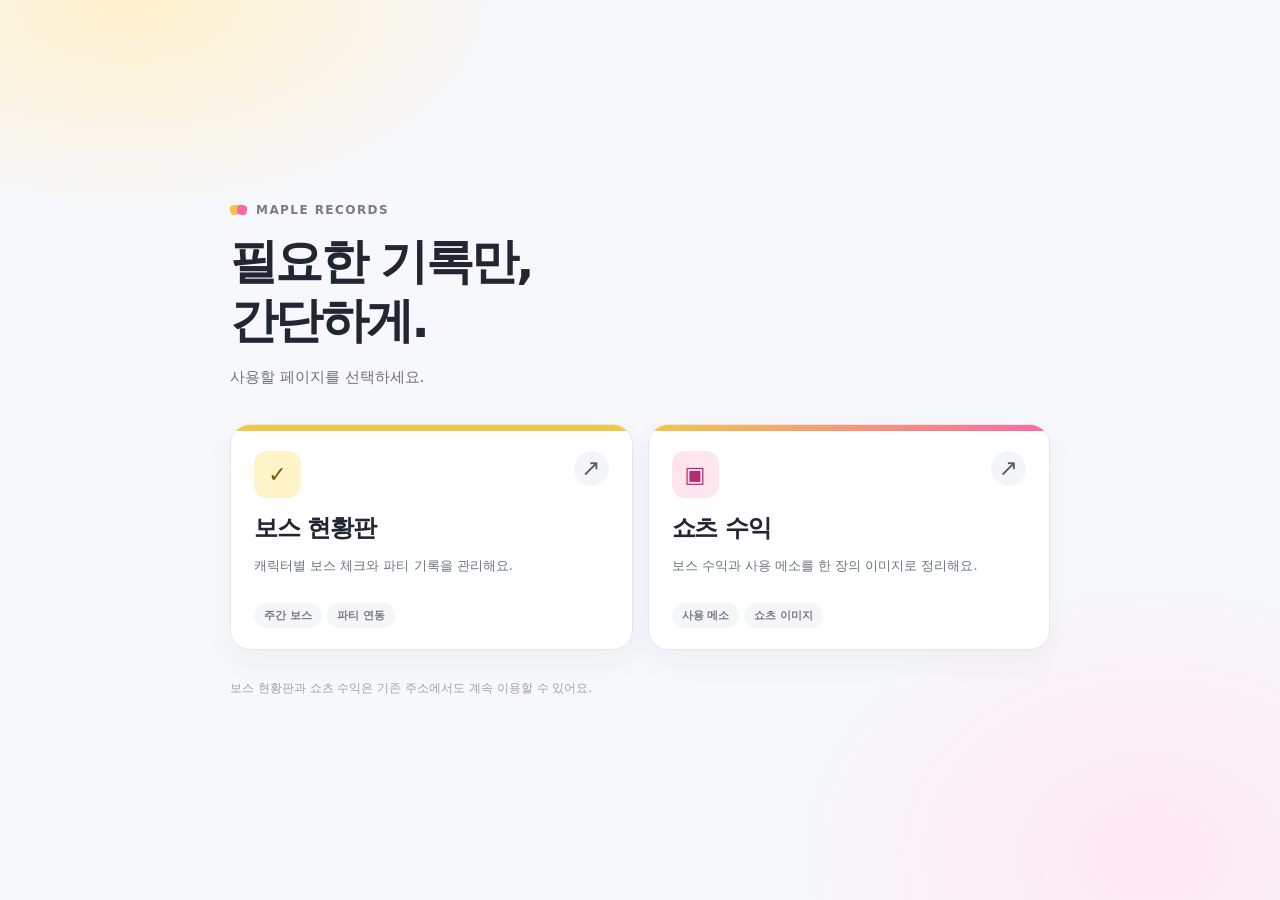
==== commit cea3fac4: "Replace unused weekly planner with simple boss and Shorts navigation" ====
--- a/maple-weekly/index.html
+++ b/maple-weekly/index.html
@@ -1,608 +1,66 @@
 <!doctype html>
 <html lang="ko">
 <head>
-<meta charset="utf-8">
-<meta name="viewport" content="width=device-width, initial-scale=1, viewport-fit=cover">
-<title>주간 계획표</title>
-<meta name="apple-mobile-web-app-title" content="주간 계획표">
-<meta name="application-name" content="주간 계획표">
-<meta property="og:title" content="주간 계획표">
-<meta property="og:site_name" content="주간 계획표">
-<meta property="og:description" content="간단하게 쓰는 주간 계획표">
-<meta property="og:type" content="website">
-<meta property="og:url" content="https://noonoo-prog.github.io/0429/">
-<meta name="twitter:card" content="summary">
-<meta name="twitter:title" content="주간 계획표">
-<meta name="twitter:description" content="간단하게 쓰는 주간 계획표">
-<meta name="theme-color" content="#5a5a5a">
-<style>
-*{box-sizing:border-box}body{margin:0;background:#dcdcdc;color:#333;font-family:"Malgun Gothic",Pretendard,"Noto Sans KR",system-ui,sans-serif;font-size:12px}input,textarea,button{font:inherit}.wrap{width:min(980px,calc(100% - 16px));margin:6px auto 14px}.window{border:1px solid #555;border-radius:4px;overflow:hidden;background:#cfcfcf;box-shadow:0 1px 0 rgba(255,255,255,.55) inset,0 2px 8px rgba(0,0,0,.14)}.titlebar{min-height:34px;display:flex;align-items:center;justify-content:space-between;gap:10px;padding:8px 12px;color:#fff;background:linear-gradient(#666,#4c4c4c);border-bottom:1px solid #3a3a3a;text-shadow:0 1px 1px rgba(0,0,0,.5)}.titlebar strong{font-size:14px;letter-spacing:-.02em}.week{font-size:11px;color:#ececec;white-space:nowrap}.body{padding:8px;background:#cfcfcf}.table{border:1px solid #a4a4a4;background:#bcbcbc}.row{display:grid;grid-template-columns:56px repeat(var(--char-count,3),minmax(105px,1fr)) 170px;gap:1px;background:#a4a4a4}.row+.row{margin-top:1px}.cell{background:#ececec;padding:5px;min-height:70px}.head .cell{min-height:38px;display:flex;align-items:center;justify-content:center;font-weight:700;color:#444;background:#d9d9d9}.char-head{padding:4px;align-items:stretch!important;justify-content:stretch!important}.name-input{width:100%;height:28px;border:1px solid #9f9f9f;border-radius:2px;background:#efefef;color:#333;padding:4px 7px;font-size:12px;font-weight:700;outline:none}.name-input:focus,textarea:focus{border-color:#7f97ad;box-shadow:0 0 0 1px rgba(86,126,165,.18)}.day-cell{display:flex!important;flex-direction:column;align-items:center;justify-content:center;text-align:center;padding:8px 2px 4px;background:#dcdcdc;font-weight:700;color:#444;line-height:1.2;visibility:visible!important}.day-cell .day-name{display:block;font-size:15px;margin-bottom:5px}.day-cell .date{display:block;font-size:11px;color:#666}.day-cell.sat .day-name{color:#2f75b6}.day-cell.sun .day-name{color:#d45782}textarea{width:100%;min-height:59px;resize:vertical;border:1px solid #b5b5b5;border-radius:2px;background:#f8f8f8;color:#333;padding:7px;outline:none;line-height:1.42;font-size:12px}textarea::placeholder,.name-input::placeholder{color:#a7a7a7}.weekly{margin-top:8px;border:1px solid #a4a4a4;background:#e6e6e6;padding:8px}.weekly-title{margin:0 0 6px;font-size:12px;font-weight:700;color:#444}.weekly textarea{min-height:70px}.bottom{margin-top:8px;display:flex;justify-content:space-between;align-items:center;gap:10px}.left-info{font-size:11px;color:#6e6e6e}.saved{opacity:0;transition:opacity .18s ease;margin-left:6px;color:#557755;font-weight:700}.saved.show{opacity:1}.actions{display:flex;gap:6px;align-items:center}.char-controls{display:flex;align-items:center;gap:5px;margin-bottom:7px}.char-controls .label{font-size:11px;color:#5f5f5f;font-weight:700;margin-right:2px}.char-count{min-width:34px;text-align:center;font-size:11px;color:#444;font-weight:700}.mini-btn{height:25px;min-width:28px;padding:0 7px;font-size:12px}button{height:31px;border:1px solid #666;border-radius:3px;padding:0 11px;background:linear-gradient(#fff,#d7d7d7);color:#333;font-size:12px;font-weight:700;cursor:pointer;box-shadow:0 1px 0 #fff inset}button:hover{background:linear-gradient(#fff,#e2e2e2)}button:disabled{opacity:.42;cursor:default}.share-btn{color:#fff;border-color:#4c4c4c;background:linear-gradient(#6c6c6c,#505050);text-shadow:0 1px 0 rgba(0,0,0,.35)}.share-btn:hover{background:linear-gradient(#777,#5a5a5a)}.share-note{display:none;margin-top:8px;border:1px solid #a8b5c0;background:#edf3f8;color:#526675;padding:7px 9px;font-size:11px;line-height:1.45;border-radius:3px}.share-note.show{display:block}
-@media(max-width:760px){body{font-size:14px;background:#d0d0d0}.wrap{width:100%;margin:0}.window{border-radius:0;border-left:0;border-right:0;box-shadow:none;min-height:100vh}.titlebar{position:sticky;top:0;z-index:5;min-height:42px;padding:9px 10px}.titlebar strong{font-size:15px}.week{font-size:10px}.body{padding:6px}.char-controls{position:sticky;top:42px;z-index:4;padding:5px 6px;margin:-1px 0 6px;background:#cfcfcf;border-bottom:1px solid #aaa}.mini-btn{min-height:32px;min-width:36px;font-size:15px}.table{border:0;background:transparent}.head{display:block;background:transparent}.head .cell:first-child,.head .cell:last-child{display:none}.head .char-head{display:block;min-height:auto;padding:0;margin-bottom:6px;background:transparent}.head .char-head:last-of-type{margin-bottom:8px}.name-input{height:37px;font-size:14px;border-radius:4px}.row.day-row{display:block;margin-bottom:6px;border:1px solid #9a9a9a;border-radius:4px;overflow:hidden;background:#bcbcbc}.row.day-row+.row.day-row{margin-top:0}.cell{min-height:auto;border-top:1px solid #d5d5d5;padding:5px}.row.day-row .cell:first-child{border-top:0}.day-cell{min-height:40px;display:flex!important;flex-direction:row;justify-content:space-between;align-items:center;padding:8px 9px;visibility:visible!important}.day-cell .day-name,.day-cell .date{margin:0;display:block}.day-cell .day-name{font-size:15px}.day-cell .date{font-size:11px}.mobile-label{display:block;margin:0 0 3px;font-size:10px;font-weight:700;color:#6d6d6d}textarea{min-height:56px;font-size:16px;border-radius:4px;padding:7px 8px}.weekly{padding:8px;border-radius:4px}.weekly textarea{min-height:76px}.bottom{flex-direction:column;align-items:stretch;gap:8px;padding-bottom:max(6px,env(safe-area-inset-bottom))}.actions{width:100%}.actions button{flex:1;height:38px;font-size:12px}}
-@media(max-width:360px){.titlebar{padding:8px 7px;gap:6px}.title-left{gap:6px}.history-actions{gap:3px}.history-btn{width:30px;height:28px;font-size:18px}.titlebar strong{font-size:14px;white-space:nowrap}.week{font-size:9px}}@media(min-width:761px){.mobile-label{display:none}}
-
-.title-left{display:flex;align-items:center;gap:9px;min-width:0}.history-actions{display:flex;gap:4px;align-items:center}.history-btn{width:29px;height:25px;padding:0;border:1px solid rgba(255,255,255,.28);border-radius:3px;background:rgba(255,255,255,.10);color:#fff;font-size:18px;line-height:1;box-shadow:none;text-shadow:0 1px 1px rgba(0,0,0,.35)}.history-btn:hover{background:rgba(255,255,255,.18)}.history-btn:disabled{opacity:.28;background:rgba(255,255,255,.06)}@media(max-width:760px){.history-btn{width:34px;height:30px;font-size:20px}}
-.plan-switcher{display:flex;align-items:center;gap:6px;margin-bottom:7px}.plan-switcher select{height:29px;min-width:210px;max-width:100%;border:1px solid #999;border-radius:3px;background:#f6f6f6;color:#333;padding:0 28px 0 8px;font-size:12px;font-weight:700}.plan-switcher button{height:29px}.shared-readonly .name-input,.shared-readonly textarea{background:#f1f1f1;color:#555}.shared-readonly .char-controls{opacity:.72}@media(max-width:760px){.plan-switcher{margin-bottom:6px}.plan-switcher select{flex:1;min-width:0;height:36px;font-size:14px}.plan-switcher button{height:36px;white-space:nowrap}}
-.tone-ottok{background:#fce8cf!important}.tone-tsujo{background:#f8dce8!important}.tone-peacock{background:#e3f2d7!important}
-.tone-ottok .name-input,.tone-ottok textarea,.name-input.tone-ottok,textarea.tone-ottok{background:#fff7ed!important}
-.tone-tsujo .name-input,.tone-tsujo textarea,.name-input.tone-tsujo,textarea.tone-tsujo{background:#fff3f8!important}
-.tone-peacock .name-input,.tone-peacock textarea,.name-input.tone-peacock,textarea.tone-peacock{background:#f6fbf1!important}
-@media(max-width:760px){.tone-ottok,.tone-tsujo,.tone-peacock{border-top-color:rgba(0,0,0,.08)!important}}
-.week-nav{display:flex;gap:5px;margin-bottom:7px}.week-nav button{height:29px;min-width:82px}.week-nav button.current{font-weight:800;background:#fff}.week-nav button:disabled{opacity:.4}@media(max-width:760px){.week-nav{gap:4px;margin-bottom:6px}.week-nav button{flex:1;height:36px;min-width:0;font-size:12px}}
-</style>
+  <meta charset="utf-8">
+  <meta name="viewport" content="width=device-width,initial-scale=1,viewport-fit=cover">
+  <meta name="theme-color" content="#f7f8fb">
+  <title>메이플 기록 | 보스 현황판 · 쇼츠</title>
+  <meta name="description" content="보스 현황판과 쇼츠 수익 기록으로 바로 이동하세요.">
+  <meta property="og:type" content="website">
+  <meta property="og:title" content="메이플 기록">
+  <meta property="og:description" content="보스 현황판 · 쇼츠 수익 기록">
+  <meta property="og:url" content="https://noonoo-prog.github.io/0429/">
+  <style>
+    :root{font-family:"Apple SD Gothic Neo",Pretendard,"Malgun Gothic",system-ui,-apple-system,sans-serif;color-scheme:light;--ink:#212632;--muted:#6b7381;--line:#e5e7ef;--corn:#f1c748;--pink:#fb68a6}
+    *{box-sizing:border-box}
+    body{margin:0;min-height:100svh;background:radial-gradient(ellipse 400px 220px at 10% 0%,#fff1cc 0%,transparent 95%),radial-gradient(ellipse 420px 320px at 90% 95%,#ffe8f2 0%,transparent 85%),#f7f8fb;color:var(--ink)}
+    .page{width:min(820px,calc(100% - 36px));min-height:100svh;margin:0 auto;display:flex;flex-direction:column;justify-content:center;padding:66px 0}
+    .eyebrow{display:flex;align-items:center;gap:9px;margin:0 0 15px;color:#777b8a;font-weight:800;font-size:12px;letter-spacing:.12em}
+    .dot{width:10px;height:10px;border-radius:4px;background:var(--corn);transform:rotate(-10deg)}
+    .dot.pink{background:var(--pink);transform:rotate(10deg);margin-left:-12px}
+    h1{margin:0;font-size:clamp(31px,5.4vw,48px);font-weight:900;letter-spacing:-.055em;line-height:1.23}
+    .subtitle{font-size:15px;line-height:1.8;color:var(--muted);margin:14px 0 33px}
+    .links{display:grid;grid-template-columns:repeat(2,minmax(0,1fr));gap:15px}
+    .card{min-width:0;min-height:226px;display:flex;flex-direction:column;position:relative;gap:15px;padding:26px 23px 21px;border-radius:20px;border:1px solid var(--line);background:#fff;box-shadow:0 12px 30px rgba(34,42,69,.045);color:inherit;text-decoration:none;transition:transform .18s ease,border-color .18s ease,box-shadow .18s ease;overflow:hidden}
+    .card:before{content:"";position:absolute;left:0;top:0;width:100%;height:6px;background:var(--corn)}
+    .card.shorts:before{background:linear-gradient(90deg,var(--corn),var(--pink))}
+    .card:hover,.card:focus-visible{transform:translateY(-3px);border-color:#bfc7d4;box-shadow:0 19px 36px rgba(34,42,69,.1);outline:none}
+    .card:focus-visible{outline:3px solid #6f95ff;outline-offset:4px}
+    .card-top{display:flex;justify-content:space-between;align-items:start}
+    .card-icon{width:47px;height:47px;display:grid;place-items:center;border-radius:13px;background:#fff3c8;color:#79590f;font-size:22px;font-weight:900;line-height:1}
+    .shorts .card-icon{background:#ffe5ee;color:#b72c71}
+    .arrow{display:grid;place-items:center;border-radius:50%;width:35px;height:35px;color:#555e70;background:#f3f5f8;font-size:23px;line-height:1}
+    .card h2{font-size:24px;line-height:1.2;letter-spacing:-.045em;font-weight:900;margin:1px 0 0}
+    .card p{font-size:13px;line-height:1.65;color:var(--muted);margin:-3px 0 0;word-break:keep-all}
+    .tags{margin-top:auto;display:flex;flex-wrap:wrap;gap:5px}
+    .tags span{border-radius:100px;padding:5px 10px;background:#f5f6f8;color:#737a86;font-size:11px;font-weight:750}
+    footer{margin-top:30px;color:#9ca2ae;font-size:12px}
+    @media(max-width:600px){.page{justify-content:flex-start;padding-top:clamp(54px,13vh,125px)}.links{grid-template-columns:1fr;gap:12px}.card{min-height:172px;padding:22px}.card h2{font-size:22px}.card p{font-size:12px}.subtitle{margin-bottom:25px}}
+    @media(prefers-reduced-motion:reduce){.card{transition:none}.card:hover,.card:focus-visible{transform:none}}
+  </style>
 </head>
 <body>
-<main class="wrap">
-<section class="window">
-<div class="titlebar"><div class="title-left"><div class="history-actions"><button class="history-btn" id="undoBtn" type="button" aria-label="되돌리기" title="되돌리기">↶</button><button class="history-btn" id="redoBtn" type="button" aria-label="다시 실행" title="다시 실행">↷</button></div><strong>주간 계획표</strong></div><span class="week" id="weekRange"></span></div>
-<div class="body">
-<div class="plan-switcher">
-  <select id="planViewSelect" aria-label="계획표 선택"><option value="mine">내 계획</option></select>
-  <button id="deleteSharedBtn" type="button" hidden>공유 삭제</button>
-</div>
-<div class="week-nav" id="weekNav">
-  <button id="prevWeekBtn" type="button">〈 지난주</button>
-  <button id="currentWeekBtn" type="button">이번 주</button>
-  <button id="nextWeekBtn" type="button">다음주 〉</button>
-</div>
-<div class="char-controls"><span class="label">칸</span><button class="mini-btn" id="removeChar" type="button">−</button><span class="char-count" id="charCountText">1칸</span><button class="mini-btn" id="addChar" type="button">＋</button></div>
-<div class="table" id="tableWrap"><div class="row head" id="headerRow"></div></div>
-<div class="weekly"><div class="weekly-title">이번 주 메모</div><textarea id="weeklyMemo" placeholder="이번 주 목표나 기억할 내용을 적어두세요."></textarea></div>
-<div class="bottom"><div class="left-info">자동 저장 · 매주 새 주간 <span class="saved" id="savedText">저장됨</span></div><div class="actions"><button id="saveBtn">저장</button><button class="share-btn" id="shareBtn">공유</button><button id="clearBtn">비우기</button></div></div>
-<div class="share-note" id="shareNote"></div>
-</div>
-</section>
-</main>
-<script>
-
-const DAYS=['목요일','금요일','토요일','일요일','월요일','화요일','수요일'];
-const SHORT_DAYS=['목','금','토','일','월','화','수'];
-const BASE_START=new Date(Date.UTC(2026,8,24));
-const WEEK_MS=7*86400000;
-
-const WEEK_PREFIX='weekly-planner-v4-week-';
-const STRUCTURE_KEY='weekly-planner-v4-structure';
-const SHARED_KEY='weekly-shared-plans-v1';
-const LEGACY_NAMES_KEY='maple-simple-share-names-v3';
-const LEGACY_COUNT_KEY='maple-simple-share-charcount-v2';
-const LEGACY_WEEK_PREFIX='maple-simple-share-plan-v3-';
-
-let activeView='mine';
-let selectedWeekStart=getCurrentWeekStart();
-let charCount=1;
-let names=['이름 1','이름 2','이름 3','이름 4','이름 5','이름 6'];
-let data=emptyPlanData();
-let sharedPlans=loadSharedPlans();
-let saveTimer=null;
-const undoStack=[];
-const redoStack=[];
-const HISTORY_LIMIT=100;
-
-function pad(n){return String(n).padStart(2,'0')}
-function fmt(d){return `${d.getUTCMonth()+1}.${d.getUTCDate()}`}
-function weekKeyFromDate(d){return `${d.getUTCFullYear()}-${pad(d.getUTCMonth()+1)}-${pad(d.getUTCDate())}`}
-function dateFromWeekKey(k){
-  const p=String(k||'').split('-').map(Number);
-  if(p.length!==3||p.some(n=>!Number.isFinite(n))) return new Date(BASE_START);
-  return new Date(Date.UTC(p[0],p[1]-1,p[2]));
-}
-function kstDateOnly(now=new Date()){
-  const k=new Date(now.getTime()+9*60*60*1000);
-  return new Date(Date.UTC(k.getUTCFullYear(),k.getUTCMonth(),k.getUTCDate()));
-}
-function getCurrentWeekStart(now=new Date()){
-  const today=kstDateOnly(now);
-  if(today<BASE_START) return new Date(BASE_START);
-  const weeks=Math.floor((today-BASE_START)/WEEK_MS);
-  const d=new Date(BASE_START);
-  d.setUTCDate(d.getUTCDate()+weeks*7);
-  return d;
-}
-function shiftWeek(d,amount){
-  const x=new Date(d);
-  x.setUTCDate(x.getUTCDate()+amount*7);
-  return x<BASE_START?new Date(BASE_START):x;
-}
-function emptyPlanData(){return{cells:{},daily:{},weeklyMemo:''}}
-function deepCopy(v){return JSON.parse(JSON.stringify(v))}
-function normalizeNames(arr){
-  const out=Array.isArray(arr)?arr.slice(0,6):[];
-  while(out.length<6) out.push(`이름 ${out.length+1}`);
-  return out;
-}
-function normalizeWeekState(raw,template){
-  const t=template||{charCount:1,names:['이름 1']};
-  const count=Math.min(6,Math.max(1,Number(raw&&raw.charCount||t.charCount||1)));
-  const nm=normalizeNames(raw&&raw.names||t.names);
-  const d=raw&&raw.data?raw.data:raw||{};
-  return{
-    charCount:count,
-    names:nm,
-    data:{
-      cells:d&&d.cells&&typeof d.cells==='object'?d.cells:{},
-      daily:d&&d.daily&&typeof d.daily==='object'?d.daily:{},
-      weeklyMemo:typeof(d&&d.weeklyMemo)==='string'?d.weeklyMemo:''
-    }
-  };
-}
-function loadStructure(){
-  try{
-    const s=JSON.parse(localStorage.getItem(STRUCTURE_KEY)||'null');
-    if(s) return normalizeWeekState({charCount:s.charCount,names:s.names,data:emptyPlanData()});
-  }catch{}
-  let legacyNames=null;
-  try{legacyNames=JSON.parse(localStorage.getItem(LEGACY_NAMES_KEY)||'null')}catch{}
-  const legacyCount=Number(localStorage.getItem(LEGACY_COUNT_KEY)||1);
-  return normalizeWeekState({charCount:legacyCount,names:legacyNames||['이름 1'],data:emptyPlanData()});
-}
-function saveStructure(){
-  localStorage.setItem(STRUCTURE_KEY,JSON.stringify({charCount,names:[...names]}));
-}
-function mineStorageKey(k){return WEEK_PREFIX+k}
-function loadMineWeek(k){
-  try{
-    const raw=JSON.parse(localStorage.getItem(mineStorageKey(k))||'null');
-    if(raw) return normalizeWeekState(raw,loadStructure());
-  }catch{}
-  try{
-    const legacy=JSON.parse(localStorage.getItem(LEGACY_WEEK_PREFIX+k)||'null');
-    if(legacy){
-      const s=loadStructure();
-      const migrated=normalizeWeekState({charCount:s.charCount,names:s.names,data:legacy},s);
-      localStorage.setItem(mineStorageKey(k),JSON.stringify(migrated));
-      return migrated;
-    }
-  }catch{}
-  return normalizeWeekState(null,loadStructure());
-}
-function saveMineWeek(k){
-  const state={charCount,names:[...names],data:deepCopy(data)};
-  localStorage.setItem(mineStorageKey(k),JSON.stringify(state));
-  saveStructure();
-}
-function loadSharedPlans(){
-  try{
-    const a=JSON.parse(localStorage.getItem(SHARED_KEY)||'[]');
-    return Array.isArray(a)?a:[];
-  }catch{return[]}
-}
-function saveSharedPlans(){
-  localStorage.setItem(SHARED_KEY,JSON.stringify(sharedPlans.slice(0,20)));
-}
-function isSharedView(){return activeView!=='mine'}
-function getActiveSharedPlan(){return sharedPlans.find(p=>p.id===activeView)||null}
-function getActiveWeekStart(){
-  if(isSharedView()){
-    const p=getActiveSharedPlan();
-    return p&&p.week?dateFromWeekKey(p.week):new Date(selectedWeekStart);
-  }
-  return new Date(selectedWeekStart);
-}
-function getActiveWeekKey(){
-  if(isSharedView()){
-    const p=getActiveSharedPlan();
-    return p&&p.week?p.week:weekKeyFromDate(selectedWeekStart);
-  }
-  return weekKeyFromDate(selectedWeekStart);
-}
-function loadActiveState(){
-  if(isSharedView()){
-    const p=getActiveSharedPlan();
-    const s=normalizeWeekState(p||null,loadStructure());
-    charCount=s.charCount;names=s.names;data=s.data;
-  }else{
-    const s=loadMineWeek(weekKeyFromDate(selectedWeekStart));
-    charCount=s.charCount;names=s.names;data=s.data;
-  }
-}
-function persistActive(){
-  if(isSharedView()){
-    const i=sharedPlans.findIndex(p=>p.id===activeView);
-    if(i>=0){
-      sharedPlans[i]={...sharedPlans[i],charCount,names:[...names],data:deepCopy(data)};
-      saveSharedPlans();
-    }
-  }else{
-    saveMineWeek(weekKeyFromDate(selectedWeekStart));
-  }
-  flashSaved();
-}
-function flashSaved(){
-  const el=document.getElementById('savedText');
-  if(!el)return;
-  el.classList.add('show');
-  clearTimeout(saveTimer);
-  saveTimer=setTimeout(()=>el.classList.remove('show'),900);
-}
-function snapshotState(){
-  return JSON.stringify({charCount,names:[...names],data:deepCopy(data)});
-}
-function pushUndo(snapshot){
-  if(undoStack[undoStack.length-1]!==snapshot){
-    undoStack.push(snapshot);
-    if(undoStack.length>HISTORY_LIMIT)undoStack.shift();
-  }
-  redoStack.length=0;
-  updateHistoryButtons();
-}
-function restoreSnapshot(snapshot){
-  const s=normalizeWeekState(JSON.parse(snapshot),loadStructure());
-  charCount=s.charCount;names=s.names;data=s.data;
-  persistActive();
-  renderPlanner();
-  document.getElementById('weeklyMemo').value=data.weeklyMemo||'';
-  updateHistoryButtons();
-}
-function undo(){
-  if(!undoStack.length)return;
-  const cur=snapshotState();
-  const prev=undoStack.pop();
-  redoStack.push(cur);
-  restoreSnapshot(prev);
-}
-function redo(){
-  if(!redoStack.length)return;
-  const cur=snapshotState();
-  const next=redoStack.pop();
-  undoStack.push(cur);
-  restoreSnapshot(next);
-}
-function updateHistoryButtons(){
-  document.getElementById('undoBtn').disabled=!undoStack.length;
-  document.getElementById('redoBtn').disabled=!redoStack.length;
-}
-function resetHistory(){undoStack.length=0;redoStack.length=0;updateHistoryButtons()}
-
-function nameToneClass(name){
-  const n=String(name||'').trim();
-  if(n==='오똑')return'tone-ottok';
-  if(n==='츠죠')return'tone-tsujo';
-  if(n==='피콕')return'tone-peacock';
-  return'';
-}
-function applyNameTone(el,name){
-  el.classList.remove('tone-ottok','tone-tsujo','tone-peacock');
-  const cls=nameToneClass(name);
-  if(cls)el.classList.add(cls);
-}
-function updateColumnTone(index){
-  document.querySelectorAll('[data-char-col="'+index+'"]').forEach(el=>applyNameTone(el,names[index]));
-}
-function updateMobileLabels(){
-  document.querySelectorAll('[data-char-label]').forEach(el=>{
-    const i=Number(el.dataset.charLabel);
-    el.textContent=names[i]||`이름 ${i+1}`;
-  });
-}
-
-function updateWeekRange(){
-  const s=getActiveWeekStart(),e=new Date(s);
-  e.setUTCDate(e.getUTCDate()+6);
-  document.getElementById('weekRange').textContent=`${s.getUTCFullYear()}.${fmt(s)} ~ ${e.getUTCFullYear()}.${fmt(e)}`;
-}
-function updateWeekNav(){
-  const shared=isSharedView();
-  const current=getCurrentWeekStart();
-  const selectedKey=weekKeyFromDate(selectedWeekStart);
-  const currentKey=weekKeyFromDate(current);
-  const prev=document.getElementById('prevWeekBtn');
-  const now=document.getElementById('currentWeekBtn');
-  const next=document.getElementById('nextWeekBtn');
-  prev.disabled=shared||selectedWeekStart<=BASE_START;
-  now.disabled=shared;
-  next.disabled=shared;
-  now.classList.toggle('current',!shared&&selectedKey===currentKey);
-}
-function navigateWeek(amount){
-  if(isSharedView())return;
-  persistActive();
-  selectedWeekStart=shiftWeek(selectedWeekStart,amount);
-  loadActiveState();
-  resetHistory();
-  renderAll();
-}
-function goCurrentWeek(){
-  if(isSharedView())return;
-  persistActive();
-  selectedWeekStart=getCurrentWeekStart();
-  loadActiveState();
-  resetHistory();
-  renderAll();
-}
-
-function sharedPlanLabel(p,index){
-  const custom=(p.names||[]).find(n=>n&&String(n).trim()&&!/^이름\s*\d+$/u.test(String(n).trim()));
-  const d=(p.week||'').slice(5).replace('-','/');
-  return (custom?String(custom).trim():`공유 계획 ${index+1}`)+(d?` · ${d}`:'');
-}
-function renderPlanSwitcher(){
-  const s=document.getElementById('planViewSelect');
-  s.innerHTML='<option value="mine">내 계획</option>';
-  sharedPlans.forEach((p,i)=>{
-    const o=document.createElement('option');
-    o.value=p.id;o.textContent=sharedPlanLabel(p,i);
-    s.append(o);
-  });
-  s.value=activeView;
-  document.getElementById('deleteSharedBtn').hidden=!isSharedView();
-}
-function activateView(id){
-  persistActive();
-  activeView=id;
-  if(activeView==='mine') selectedWeekStart=getCurrentWeekStart();
-  loadActiveState();
-  resetHistory();
-  renderAll();
-}
-
-const tableWrap=document.getElementById('tableWrap');
-const headerRow=document.getElementById('headerRow');
-
-function setGridColumns(){
-  document.documentElement.style.setProperty('--char-count',charCount);
-  document.getElementById('charCountText').textContent=`${charCount}칸`;
-  document.getElementById('removeChar').disabled=charCount<=1;
-  document.getElementById('addChar').disabled=charCount>=6;
-}
-function renderPlanner(){
-  setGridColumns();
-  const weekStart=getActiveWeekStart();
-  headerRow.innerHTML='';
-
-  const dayHead=document.createElement('div');
-  dayHead.className='cell';
-  dayHead.textContent='';
-  headerRow.append(dayHead);
-
-  for(let i=0;i<charCount;i++){
-    const head=document.createElement('div');
-    head.className='cell char-head';
-    head.dataset.charCol=i;
-    applyNameTone(head,names[i]);
-
-    const input=document.createElement('input');
-    input.className='name-input';
-    input.placeholder=`이름 ${i+1}`;
-    input.value=names[i]||`이름 ${i+1}`;
-    input.addEventListener('input',()=>{
-      const before=snapshotState();
-      names[i]=input.value;
-      pushUndo(before);
-      updateMobileLabels();
-      updateColumnTone(i);
-      persistActive();
-    });
-    head.append(input);
-    headerRow.append(head);
-  }
-
-  const memoHead=document.createElement('div');
-  memoHead.className='cell';
-  memoHead.textContent='메모';
-  headerRow.append(memoHead);
-
-  tableWrap.querySelectorAll('.day-row').forEach(el=>el.remove());
-
-  DAYS.forEach((day,di)=>{
-    const currentDate=new Date(weekStart);
-    currentDate.setUTCDate(currentDate.getUTCDate()+di);
-
-    const row=document.createElement('div');
-    row.className='row day-row';
-
-    const dayCell=document.createElement('div');
-    dayCell.className='cell day-cell';
-    if(day==='토요일')dayCell.classList.add('sat');
-    if(day==='일요일')dayCell.classList.add('sun');
-    dayCell.innerHTML=`<span class="day-name">${SHORT_DAYS[di]}</span><span class="date">${currentDate.getUTCMonth()+1}/${currentDate.getUTCDate()}</span>`;
-    row.append(dayCell);
-
-    for(let ci=0;ci<charCount;ci++){
-      const cell=document.createElement('div');
-      cell.className='cell';
-      cell.dataset.charCol=ci;
-      applyNameTone(cell,names[ci]);
-
-      const label=document.createElement('div');
-      label.className='mobile-label';
-      label.dataset.charLabel=ci;
-      label.textContent=names[ci]||`이름 ${ci+1}`;
-
-      const ta=document.createElement('textarea');
-      const key=`${di}-${ci}`;
-      ta.placeholder='할 일';
-      ta.value=data.cells[key]||'';
-      ta.addEventListener('input',()=>{
-        const before=snapshotState();
-        data.cells[key]=ta.value;
-        pushUndo(before);
-        persistActive();
-      });
-
-      cell.append(label,ta);
-      row.append(cell);
-    }
-
-    const memoCell=document.createElement('div');
-    memoCell.className='cell';
-    const memoLabel=document.createElement('div');
-    memoLabel.className='mobile-label';
-    memoLabel.textContent='메모';
-    const memo=document.createElement('textarea');
-    memo.placeholder='메모';
-    memo.value=data.daily[di]||'';
-    memo.addEventListener('input',()=>{
-      const before=snapshotState();
-      data.daily[di]=memo.value;
-      pushUndo(before);
-      persistActive();
-    });
-    memoCell.append(memoLabel,memo);
-    row.append(memoCell);
-    tableWrap.append(row);
-  });
-  updateMobileLabels();
-}
-
-function renderAll(){
-  renderPlanSwitcher();
-  updateWeekRange();
-  updateWeekNav();
-  renderPlanner();
-  document.getElementById('weeklyMemo').value=data.weeklyMemo||'';
-  updateHistoryButtons();
-}
-
-function utf8ToBase64(str){
-  const bytes=new TextEncoder().encode(str);
-  let binary='';
-  bytes.forEach(b=>binary+=String.fromCharCode(b));
-  return btoa(binary).replace(/\+/g,'-').replace(/\//g,'_').replace(/=+$/,'');
-}
-function base64ToUtf8(str){
-  str=str.replace(/-/g,'+').replace(/_/g,'/');
-  while(str.length%4)str+='=';
-  const binary=atob(str),bytes=Uint8Array.from(binary,c=>c.charCodeAt(0));
-  return new TextDecoder().decode(bytes);
-}
-function makeSharePayload(){
-  return{v:4,week:getActiveWeekKey(),charCount,names:[...names],data:deepCopy(data)};
-}
-function buildShareUrl(){
-  const payload=utf8ToBase64(JSON.stringify(makeSharePayload()));
-  const u=new URL(location.href);
-  u.hash='';u.search='';
-  let p=u.pathname;
-  if(/\/s\/(?:index\.html)?$/.test(p)) p=p.replace(/\/s\/(?:index\.html)?$/,'/');
-  else p=p.replace(/\/index\.html$/,'/');
-  if(!p.endsWith('/'))p+='/';
-  u.pathname=p+'s/';
-  return `${u.toString()}#plan=${payload}`;
-}
-function showShareMessage(text){
-  const note=document.getElementById('shareNote');
-  note.textContent=text;
-  note.classList.add('show');
-  setTimeout(()=>note.classList.remove('show'),4500);
-}
-async function shareCurrentPlan(){
-  persistActive();
-  const url=buildShareUrl();
-  const shareData={title:'주간 계획표',text:`주간 계획표 ${getActiveWeekKey()}`,url};
-  try{
-    if(navigator.share){await navigator.share(shareData);return}
-    await navigator.clipboard.writeText(url);
-    showShareMessage('현재 계획이 포함된 링크를 복사했어요.');
-  }catch(err){
-    if(err&&err.name==='AbortError')return;
-    try{
-      await navigator.clipboard.writeText(url);
-      showShareMessage('현재 계획이 포함된 링크를 복사했어요.');
-    }catch{prompt('이 링크를 복사해서 공유하세요.',url)}
-  }
-}
-function makeSharedId(encoded){
-  let h=2166136261;
-  for(let i=0;i<encoded.length;i++){h^=encoded.charCodeAt(i);h=Math.imul(h,16777619)}
-  return'shared-'+(h>>>0).toString(36);
-}
-function importSharedPlan(){
-  if(!location.hash.startsWith('#plan='))return false;
-  try{
-    const encoded=location.hash.slice(6);
-    const shared=JSON.parse(base64ToUtf8(encoded));
-    if(!shared||![1,2,3,4].includes(shared.v)||!Array.isArray(shared.names)||!shared.data)return false;
-    const id=makeSharedId(encoded);
-    const item={
-      id,receivedAt:Date.now(),week:shared.week||weekKeyFromDate(getCurrentWeekStart()),
-      charCount:Math.min(6,Math.max(1,Number(shared.charCount||1))),
-      names:normalizeNames(shared.names),
-      data:normalizeWeekState({charCount:shared.charCount,names:shared.names,data:shared.data},loadStructure()).data
-    };
-    const i=sharedPlans.findIndex(p=>p.id===id);
-    if(i>=0)sharedPlans[i]=item;else sharedPlans.unshift(item);
-    sharedPlans=sharedPlans.slice(0,20);
-    saveSharedPlans();
-    activeView=id;
-    history.replaceState(null,'',location.href.split('#')[0]);
-    setTimeout(()=>showShareMessage('공유받은 계획을 따로 저장했어요. 내 계획은 그대로 유지됩니다.'),0);
-    return true;
-  }catch(e){
-    console.warn('공유 불러오기 실패',e);
-    return false;
-  }
-}
-
-document.getElementById('removeChar').addEventListener('click',()=>{
-  if(charCount<=1)return;
-  const before=snapshotState();
-  charCount--;
-  pushUndo(before);
-  persistActive();
-  renderPlanner();
-});
-document.getElementById('addChar').addEventListener('click',()=>{
-  if(charCount>=6)return;
-  const before=snapshotState();
-  charCount++;
-  pushUndo(before);
-  persistActive();
-  renderPlanner();
-});
-document.getElementById('weeklyMemo').addEventListener('input',e=>{
-  const before=snapshotState();
-  data.weeklyMemo=e.target.value;
-  pushUndo(before);
-  persistActive();
-});
-document.getElementById('saveBtn').addEventListener('click',()=>{
-  persistActive();
-  const b=document.getElementById('saveBtn'),t=b.textContent;
-  b.textContent='저장됨';
-  setTimeout(()=>b.textContent=t,900);
-});
-document.getElementById('clearBtn').addEventListener('click',()=>{
-  if(!confirm('이 주의 계획과 메모를 모두 비울까요?'))return;
-  const before=snapshotState();
-  data=emptyPlanData();
-  pushUndo(before);
-  persistActive();
-  renderPlanner();
-  document.getElementById('weeklyMemo').value='';
-});
-document.getElementById('shareBtn').addEventListener('click',shareCurrentPlan);
-document.getElementById('undoBtn').addEventListener('click',undo);
-document.getElementById('redoBtn').addEventListener('click',redo);
-document.getElementById('planViewSelect').addEventListener('change',e=>activateView(e.target.value));
-document.getElementById('deleteSharedBtn').addEventListener('click',()=>{
-  if(!isSharedView())return;
-  const p=getActiveSharedPlan();
-  if(!p)return;
-  if(!confirm('이 공유 계획을 목록에서 삭제할까요?'))return;
-  sharedPlans=sharedPlans.filter(x=>x.id!==p.id);
-  saveSharedPlans();
-  activeView='mine';
-  selectedWeekStart=getCurrentWeekStart();
-  loadActiveState();
-  resetHistory();
-  renderAll();
-});
-document.getElementById('prevWeekBtn').addEventListener('click',()=>navigateWeek(-1));
-document.getElementById('currentWeekBtn').addEventListener('click',goCurrentWeek);
-document.getElementById('nextWeekBtn').addEventListener('click',()=>navigateWeek(1));
-
-const imported=importSharedPlan();
-if(!imported)activeView='mine';
-loadActiveState();
-renderAll();
-
-setInterval(()=>{
-  if(isSharedView())return;
-  const currentKey=weekKeyFromDate(getCurrentWeekStart());
-  const selectedKey=weekKeyFromDate(selectedWeekStart);
-  if(selectedKey===currentKey)return;
-  // 사용자가 과거나 미래 주를 보고 있으면 강제로 이동시키지 않음.
-},60000);
-
-</script>
+  <main class="page">
+    <div>
+      <p class="eyebrow"><span class="dot"></span><span class="dot pink"></span>MAPLE RECORDS</p>
+      <h1>필요한 기록만,<br>간단하게.</h1>
+      <p class="subtitle">사용할 페이지를 선택하세요.</p>
+    </div>
+    <nav class="links" aria-label="메이플 기록 메뉴">
+      <a class="card" href="./boss/">
+        <div class="card-top"><div class="card-icon" aria-hidden="true">✓</div><span class="arrow" aria-hidden="true">↗</span></div>
+        <h2>보스 현황판</h2>
+        <p>캐릭터별 보스 체크와 파티 기록을 관리해요.</p>
+        <div class="tags"><span>주간 보스</span><span>파티 연동</span></div>
+      </a>
+      <a class="card shorts" href="./shorts/">
+        <div class="card-top"><div class="card-icon" aria-hidden="true">▣</div><span class="arrow" aria-hidden="true">↗</span></div>
+        <h2>쇼츠 수익</h2>
+        <p>보스 수익과 사용 메소를 한 장의 이미지로 정리해요.</p>
+        <div class="tags"><span>사용 메소</span><span>쇼츠 이미지</span></div>
+      </a>
+    </nav>
+    <footer>보스 현황판과 쇼츠 수익은 기존 주소에서도 계속 이용할 수 있어요.</footer>
+  </main>
 </body>
 </html>
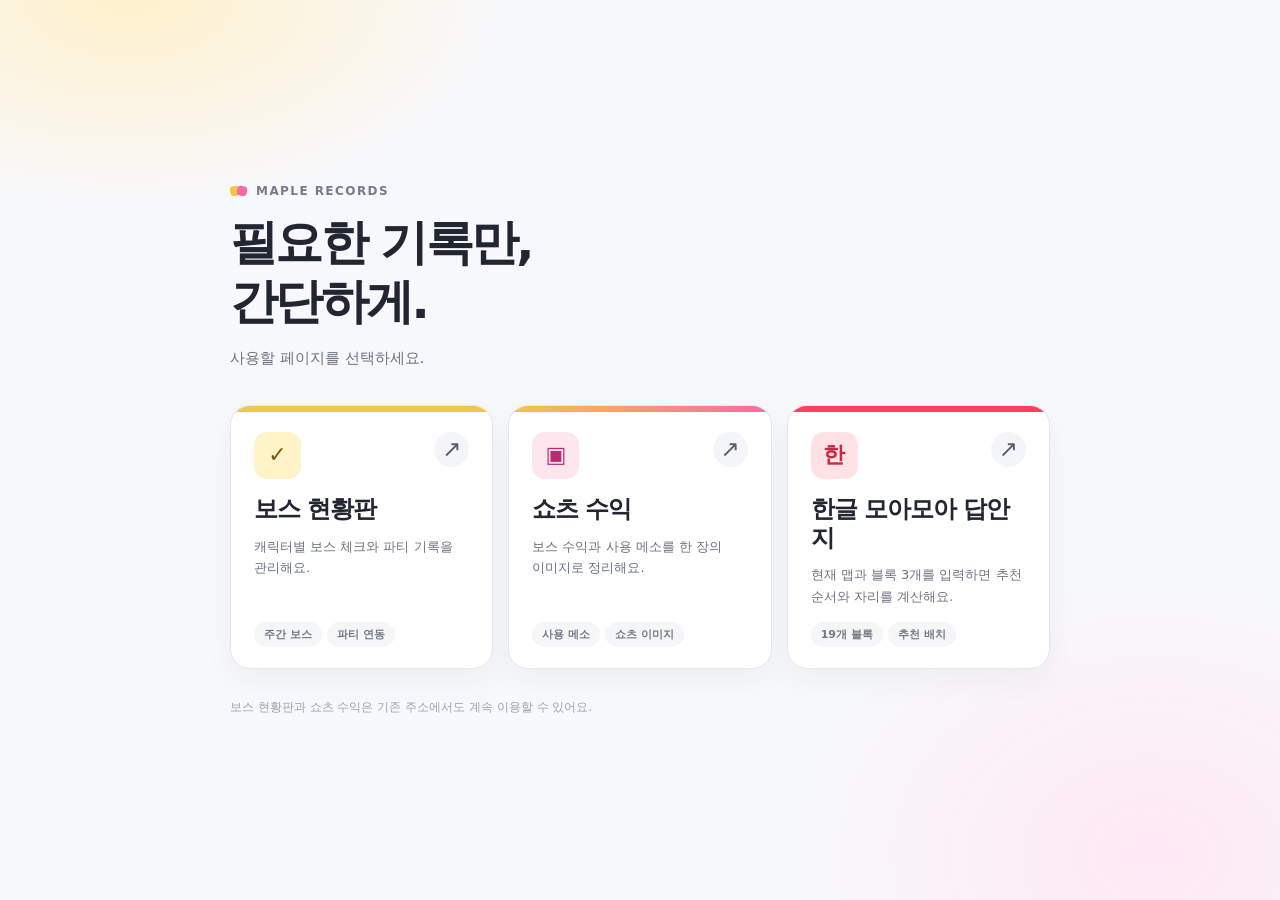
==== commit d442db5a: "Add Hangul Moamoa answer sheet to main navigation" ====
--- a/maple-weekly/index.html
+++ b/maple-weekly/index.html
@@ -20,7 +20,7 @@
     .dot.pink{background:var(--pink);transform:rotate(10deg);margin-left:-12px}
     h1{margin:0;font-size:clamp(31px,5.4vw,48px);font-weight:900;letter-spacing:-.055em;line-height:1.23}
     .subtitle{font-size:15px;line-height:1.8;color:var(--muted);margin:14px 0 33px}
-    .links{display:grid;grid-template-columns:repeat(2,minmax(0,1fr));gap:15px}
+    .links{display:grid;grid-template-columns:repeat(3,minmax(0,1fr));gap:15px}
     .card{min-width:0;min-height:226px;display:flex;flex-direction:column;position:relative;gap:15px;padding:26px 23px 21px;border-radius:20px;border:1px solid var(--line);background:#fff;box-shadow:0 12px 30px rgba(34,42,69,.045);color:inherit;text-decoration:none;transition:transform .18s ease,border-color .18s ease,box-shadow .18s ease;overflow:hidden}
     .card:before{content:"";position:absolute;left:0;top:0;width:100%;height:6px;background:var(--corn)}
     .card.shorts:before{background:linear-gradient(90deg,var(--corn),var(--pink))}
@@ -28,14 +28,14 @@
     .card:focus-visible{outline:3px solid #6f95ff;outline-offset:4px}
     .card-top{display:flex;justify-content:space-between;align-items:start}
     .card-icon{width:47px;height:47px;display:grid;place-items:center;border-radius:13px;background:#fff3c8;color:#79590f;font-size:22px;font-weight:900;line-height:1}
-    .shorts .card-icon{background:#ffe5ee;color:#b72c71}
+    .shorts .card-icon{background:#ffe5ee;color:#b72c71}.moamoa:before{background:#ff405d}.moamoa .card-icon{background:#ffe1e6;color:#c72843}
     .arrow{display:grid;place-items:center;border-radius:50%;width:35px;height:35px;color:#555e70;background:#f3f5f8;font-size:23px;line-height:1}
     .card h2{font-size:24px;line-height:1.2;letter-spacing:-.045em;font-weight:900;margin:1px 0 0}
     .card p{font-size:13px;line-height:1.65;color:var(--muted);margin:-3px 0 0;word-break:keep-all}
     .tags{margin-top:auto;display:flex;flex-wrap:wrap;gap:5px}
     .tags span{border-radius:100px;padding:5px 10px;background:#f5f6f8;color:#737a86;font-size:11px;font-weight:750}
     footer{margin-top:30px;color:#9ca2ae;font-size:12px}
-    @media(max-width:600px){.page{justify-content:flex-start;padding-top:clamp(54px,13vh,125px)}.links{grid-template-columns:1fr;gap:12px}.card{min-height:172px;padding:22px}.card h2{font-size:22px}.card p{font-size:12px}.subtitle{margin-bottom:25px}}
+    @media(max-width:900px){.links{grid-template-columns:1fr 1fr}.moamoa{grid-column:1/-1}}@media(max-width:600px){.page{justify-content:flex-start;padding-top:clamp(54px,13vh,125px)}.links{grid-template-columns:1fr;gap:12px}.moamoa{grid-column:auto}.card{min-height:172px;padding:22px}.card h2{font-size:22px}.card p{font-size:12px}.subtitle{margin-bottom:25px}}
     @media(prefers-reduced-motion:reduce){.card{transition:none}.card:hover,.card:focus-visible{transform:none}}
   </style>
 </head>
@@ -59,6 +59,12 @@
         <p>보스 수익과 사용 메소를 한 장의 이미지로 정리해요.</p>
         <div class="tags"><span>사용 메소</span><span>쇼츠 이미지</span></div>
       </a>
+      <a class="card moamoa" href="./moamoa/">
+        <div class="card-top"><div class="card-icon" aria-hidden="true">한</div><span class="arrow" aria-hidden="true">↗</span></div>
+        <h2>한글 모아모아 답안지</h2>
+        <p>현재 맵과 블록 3개를 입력하면 추천 순서와 자리를 계산해요.</p>
+        <div class="tags"><span>19개 블록</span><span>추천 배치</span></div>
+      </a>
     </nav>
     <footer>보스 현황판과 쇼츠 수익은 기존 주소에서도 계속 이용할 수 있어요.</footer>
   </main>
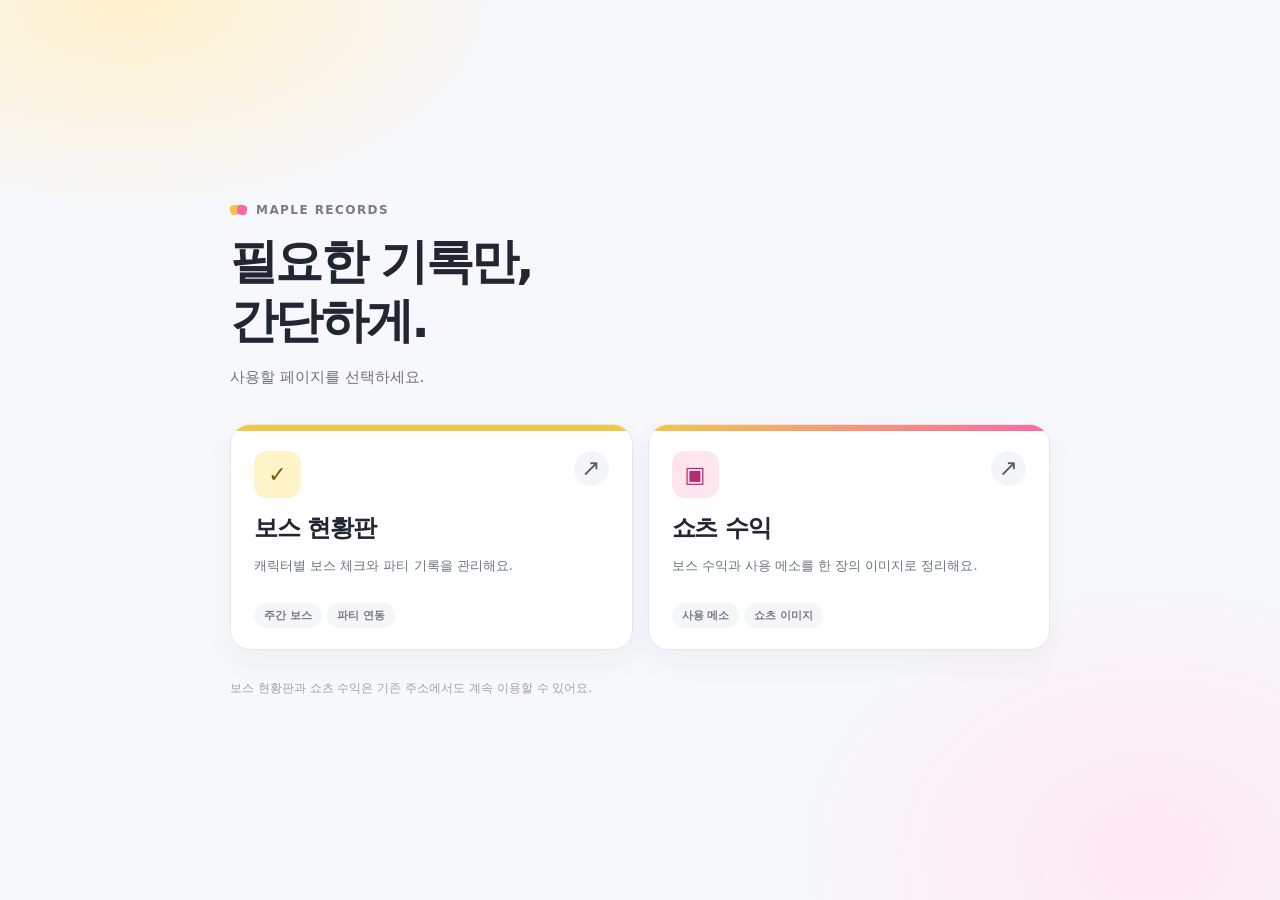
==== commit af29d4fa: "Separate Maple boss and Shorts from Hangul Moamoa" ====
--- a/maple-weekly/index.html
+++ b/maple-weekly/index.html
@@ -20,7 +20,7 @@
     .dot.pink{background:var(--pink);transform:rotate(10deg);margin-left:-12px}
     h1{margin:0;font-size:clamp(31px,5.4vw,48px);font-weight:900;letter-spacing:-.055em;line-height:1.23}
     .subtitle{font-size:15px;line-height:1.8;color:var(--muted);margin:14px 0 33px}
-    .links{display:grid;grid-template-columns:repeat(3,minmax(0,1fr));gap:15px}
+    .links{display:grid;grid-template-columns:repeat(2,minmax(0,1fr));gap:15px}
     .card{min-width:0;min-height:226px;display:flex;flex-direction:column;position:relative;gap:15px;padding:26px 23px 21px;border-radius:20px;border:1px solid var(--line);background:#fff;box-shadow:0 12px 30px rgba(34,42,69,.045);color:inherit;text-decoration:none;transition:transform .18s ease,border-color .18s ease,box-shadow .18s ease;overflow:hidden}
     .card:before{content:"";position:absolute;left:0;top:0;width:100%;height:6px;background:var(--corn)}
     .card.shorts:before{background:linear-gradient(90deg,var(--corn),var(--pink))}
@@ -28,14 +28,14 @@
     .card:focus-visible{outline:3px solid #6f95ff;outline-offset:4px}
     .card-top{display:flex;justify-content:space-between;align-items:start}
     .card-icon{width:47px;height:47px;display:grid;place-items:center;border-radius:13px;background:#fff3c8;color:#79590f;font-size:22px;font-weight:900;line-height:1}
-    .shorts .card-icon{background:#ffe5ee;color:#b72c71}.moamoa:before{background:#ff405d}.moamoa .card-icon{background:#ffe1e6;color:#c72843}
+    .shorts .card-icon{background:#ffe5ee;color:#b72c71}
     .arrow{display:grid;place-items:center;border-radius:50%;width:35px;height:35px;color:#555e70;background:#f3f5f8;font-size:23px;line-height:1}
     .card h2{font-size:24px;line-height:1.2;letter-spacing:-.045em;font-weight:900;margin:1px 0 0}
     .card p{font-size:13px;line-height:1.65;color:var(--muted);margin:-3px 0 0;word-break:keep-all}
     .tags{margin-top:auto;display:flex;flex-wrap:wrap;gap:5px}
     .tags span{border-radius:100px;padding:5px 10px;background:#f5f6f8;color:#737a86;font-size:11px;font-weight:750}
     footer{margin-top:30px;color:#9ca2ae;font-size:12px}
-    @media(max-width:900px){.links{grid-template-columns:1fr 1fr}.moamoa{grid-column:1/-1}}@media(max-width:600px){.page{justify-content:flex-start;padding-top:clamp(54px,13vh,125px)}.links{grid-template-columns:1fr;gap:12px}.moamoa{grid-column:auto}.card{min-height:172px;padding:22px}.card h2{font-size:22px}.card p{font-size:12px}.subtitle{margin-bottom:25px}}
+    @media(max-width:900px){.links{grid-template-columns:1fr 1fr}}@media(max-width:600px){.page{justify-content:flex-start;padding-top:clamp(54px,13vh,125px)}.links{grid-template-columns:1fr;gap:12px}.card{min-height:172px;padding:22px}.card h2{font-size:22px}.card p{font-size:12px}.subtitle{margin-bottom:25px}}
     @media(prefers-reduced-motion:reduce){.card{transition:none}.card:hover,.card:focus-visible{transform:none}}
   </style>
 </head>
@@ -59,12 +59,6 @@
         <p>보스 수익과 사용 메소를 한 장의 이미지로 정리해요.</p>
         <div class="tags"><span>사용 메소</span><span>쇼츠 이미지</span></div>
       </a>
-      <a class="card moamoa" href="./moamoa/">
-        <div class="card-top"><div class="card-icon" aria-hidden="true">한</div><span class="arrow" aria-hidden="true">↗</span></div>
-        <h2>한글 모아모아 답안지</h2>
-        <p>현재 맵과 블록 3개를 입력하면 추천 순서와 자리를 계산해요.</p>
-        <div class="tags"><span>19개 블록</span><span>추천 배치</span></div>
-      </a>
     </nav>
     <footer>보스 현황판과 쇼츠 수익은 기존 주소에서도 계속 이용할 수 있어요.</footer>
   </main>
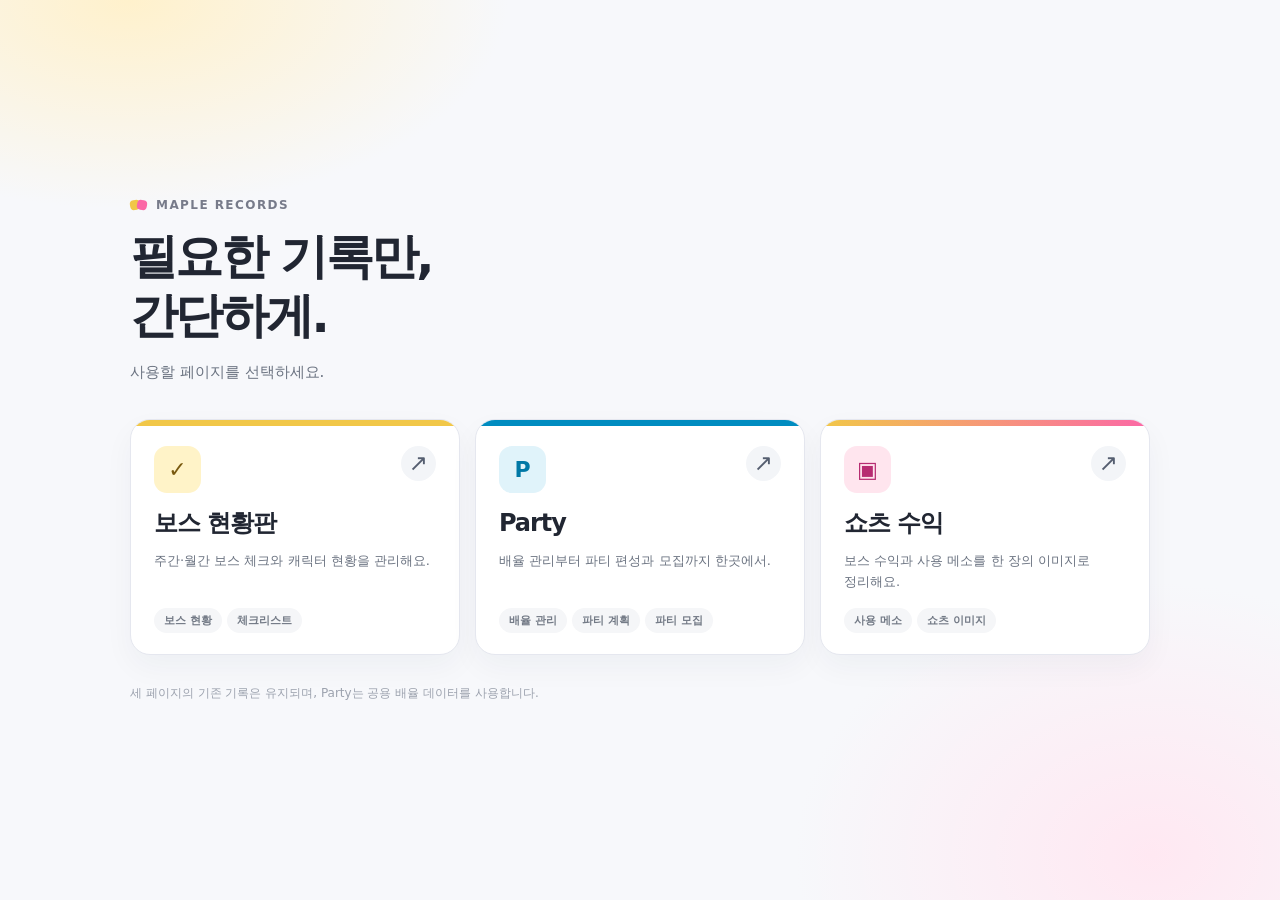
==== commit 6334aea6: "feat: add standalone Party card to 0429 home" ====
--- a/maple-weekly/index.html
+++ b/maple-weekly/index.html
@@ -4,38 +4,40 @@
   <meta charset="utf-8">
   <meta name="viewport" content="width=device-width,initial-scale=1,viewport-fit=cover">
   <meta name="theme-color" content="#f7f8fb">
-  <title>메이플 기록 | 보스 현황판 · 쇼츠</title>
-  <meta name="description" content="보스 현황판과 쇼츠 수익 기록으로 바로 이동하세요.">
+  <title>메이플 기록 | 보스 현황판 · Party · 쇼츠</title>
+  <meta name="description" content="보스 현황판, Party, 쇼츠 수익 기록으로 바로 이동하세요.">
   <meta property="og:type" content="website">
   <meta property="og:title" content="메이플 기록">
-  <meta property="og:description" content="보스 현황판 · 쇼츠 수익 기록">
+  <meta property="og:description" content="보스 현황판 · Party · 쇼츠 수익 기록">
   <meta property="og:url" content="https://noonoo-prog.github.io/0429/">
   <style>
     :root{font-family:"Apple SD Gothic Neo",Pretendard,"Malgun Gothic",system-ui,-apple-system,sans-serif;color-scheme:light;--ink:#212632;--muted:#6b7381;--line:#e5e7ef;--corn:#f1c748;--pink:#fb68a6}
     *{box-sizing:border-box}
     body{margin:0;min-height:100svh;background:radial-gradient(ellipse 400px 220px at 10% 0%,#fff1cc 0%,transparent 95%),radial-gradient(ellipse 420px 320px at 90% 95%,#ffe8f2 0%,transparent 85%),#f7f8fb;color:var(--ink)}
-    .page{width:min(820px,calc(100% - 36px));min-height:100svh;margin:0 auto;display:flex;flex-direction:column;justify-content:center;padding:66px 0}
+    .page{width:min(1020px,calc(100% - 36px));min-height:100svh;margin:0 auto;display:flex;flex-direction:column;justify-content:center;padding:66px 0}
     .eyebrow{display:flex;align-items:center;gap:9px;margin:0 0 15px;color:#777b8a;font-weight:800;font-size:12px;letter-spacing:.12em}
     .dot{width:10px;height:10px;border-radius:4px;background:var(--corn);transform:rotate(-10deg)}
     .dot.pink{background:var(--pink);transform:rotate(10deg);margin-left:-12px}
     h1{margin:0;font-size:clamp(31px,5.4vw,48px);font-weight:900;letter-spacing:-.055em;line-height:1.23}
     .subtitle{font-size:15px;line-height:1.8;color:var(--muted);margin:14px 0 33px}
-    .links{display:grid;grid-template-columns:repeat(2,minmax(0,1fr));gap:15px}
+    .links{display:grid;grid-template-columns:repeat(3,minmax(0,1fr));gap:15px}
     .card{min-width:0;min-height:226px;display:flex;flex-direction:column;position:relative;gap:15px;padding:26px 23px 21px;border-radius:20px;border:1px solid var(--line);background:#fff;box-shadow:0 12px 30px rgba(34,42,69,.045);color:inherit;text-decoration:none;transition:transform .18s ease,border-color .18s ease,box-shadow .18s ease;overflow:hidden}
     .card:before{content:"";position:absolute;left:0;top:0;width:100%;height:6px;background:var(--corn)}
     .card.shorts:before{background:linear-gradient(90deg,var(--corn),var(--pink))}
+    .card.party:before{background:#008cc0}
     .card:hover,.card:focus-visible{transform:translateY(-3px);border-color:#bfc7d4;box-shadow:0 19px 36px rgba(34,42,69,.1);outline:none}
     .card:focus-visible{outline:3px solid #6f95ff;outline-offset:4px}
     .card-top{display:flex;justify-content:space-between;align-items:start}
     .card-icon{width:47px;height:47px;display:grid;place-items:center;border-radius:13px;background:#fff3c8;color:#79590f;font-size:22px;font-weight:900;line-height:1}
     .shorts .card-icon{background:#ffe5ee;color:#b72c71}
+    .party .card-icon{background:#e0f3fa;color:#0078a6}
     .arrow{display:grid;place-items:center;border-radius:50%;width:35px;height:35px;color:#555e70;background:#f3f5f8;font-size:23px;line-height:1}
     .card h2{font-size:24px;line-height:1.2;letter-spacing:-.045em;font-weight:900;margin:1px 0 0}
     .card p{font-size:13px;line-height:1.65;color:var(--muted);margin:-3px 0 0;word-break:keep-all}
     .tags{margin-top:auto;display:flex;flex-wrap:wrap;gap:5px}
     .tags span{border-radius:100px;padding:5px 10px;background:#f5f6f8;color:#737a86;font-size:11px;font-weight:750}
     footer{margin-top:30px;color:#9ca2ae;font-size:12px}
-    @media(max-width:900px){.links{grid-template-columns:1fr 1fr}}@media(max-width:600px){.page{justify-content:flex-start;padding-top:clamp(54px,13vh,125px)}.links{grid-template-columns:1fr;gap:12px}.card{min-height:172px;padding:22px}.card h2{font-size:22px}.card p{font-size:12px}.subtitle{margin-bottom:25px}}
+    @media(max-width:900px){.card{padding:22px 17px}.card h2{font-size:22px}}@media(max-width:600px){.page{justify-content:flex-start;padding-top:clamp(54px,13vh,125px)}.links{grid-template-columns:1fr;gap:12px}.card{min-height:172px;padding:22px}.card h2{font-size:22px}.card p{font-size:12px}.subtitle{margin-bottom:25px}}
     @media(prefers-reduced-motion:reduce){.card{transition:none}.card:hover,.card:focus-visible{transform:none}}
   </style>
 </head>
@@ -50,8 +52,14 @@
       <a class="card" href="./boss/">
         <div class="card-top"><div class="card-icon" aria-hidden="true">✓</div><span class="arrow" aria-hidden="true">↗</span></div>
         <h2>보스 현황판</h2>
-        <p>캐릭터별 보스 체크와 파티 기록을 관리해요.</p>
-        <div class="tags"><span>주간 보스</span><span>파티 연동</span></div>
+        <p>주간·월간 보스 체크와 캐릭터 현황을 관리해요.</p>
+        <div class="tags"><span>보스 현황</span><span>체크리스트</span></div>
+      </a>
+      <a class="card party" href="./party/">
+        <div class="card-top"><div class="card-icon" aria-hidden="true">P</div><span class="arrow" aria-hidden="true">↗</span></div>
+        <h2>Party</h2>
+        <p>배율 관리부터 파티 편성과 모집까지 한곳에서.</p>
+        <div class="tags"><span>배율 관리</span><span>파티 계획</span><span>파티 모집</span></div>
       </a>
       <a class="card shorts" href="./shorts/">
         <div class="card-top"><div class="card-icon" aria-hidden="true">▣</div><span class="arrow" aria-hidden="true">↗</span></div>
@@ -60,7 +68,7 @@
         <div class="tags"><span>사용 메소</span><span>쇼츠 이미지</span></div>
       </a>
     </nav>
-    <footer>보스 현황판과 쇼츠 수익은 기존 주소에서도 계속 이용할 수 있어요.</footer>
+    <footer>세 페이지의 기존 기록은 유지되며, Party는 공용 배율 데이터를 사용합니다.</footer>
   </main>
 </body>
 </html>
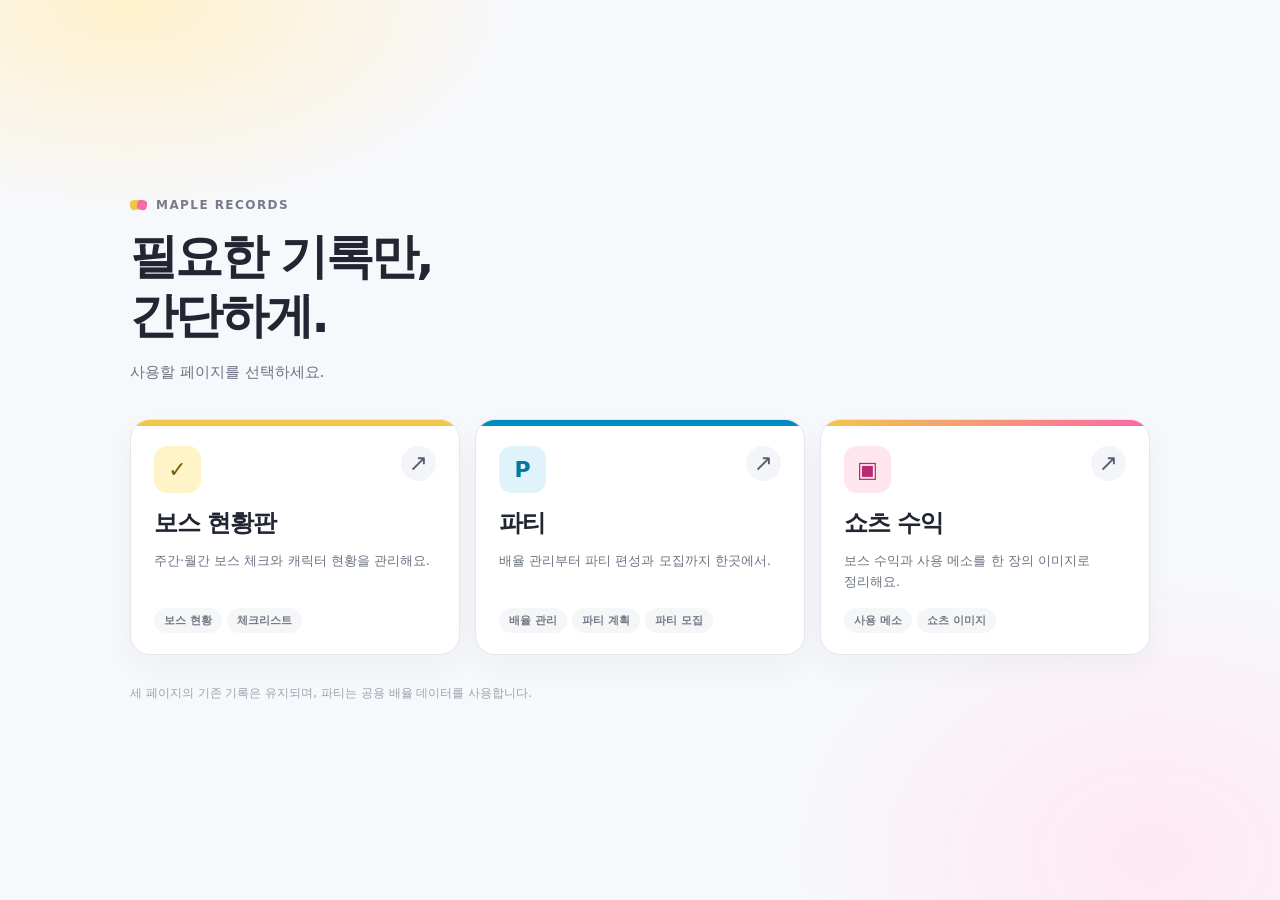
==== commit 8c42a3f5: "ui: rename Party to 파티 and simplify page labels" ====
--- a/maple-weekly/index.html
+++ b/maple-weekly/index.html
@@ -4,11 +4,11 @@
   <meta charset="utf-8">
   <meta name="viewport" content="width=device-width,initial-scale=1,viewport-fit=cover">
   <meta name="theme-color" content="#f7f8fb">
-  <title>메이플 기록 | 보스 현황판 · Party · 쇼츠</title>
-  <meta name="description" content="보스 현황판, Party, 쇼츠 수익 기록으로 바로 이동하세요.">
+  <title>메이플 기록 | 보스 현황판 · 파티 · 쇼츠</title>
+  <meta name="description" content="보스 현황판, 파티, 쇼츠 수익 기록으로 바로 이동하세요.">
   <meta property="og:type" content="website">
   <meta property="og:title" content="메이플 기록">
-  <meta property="og:description" content="보스 현황판 · Party · 쇼츠 수익 기록">
+  <meta property="og:description" content="보스 현황판 · 파티 · 쇼츠 수익 기록">
   <meta property="og:url" content="https://noonoo-prog.github.io/0429/">
   <style>
     :root{font-family:"Apple SD Gothic Neo",Pretendard,"Malgun Gothic",system-ui,-apple-system,sans-serif;color-scheme:light;--ink:#212632;--muted:#6b7381;--line:#e5e7ef;--corn:#f1c748;--pink:#fb68a6}
@@ -57,7 +57,7 @@
       </a>
       <a class="card party" href="./party/">
         <div class="card-top"><div class="card-icon" aria-hidden="true">P</div><span class="arrow" aria-hidden="true">↗</span></div>
-        <h2>Party</h2>
+        <h2>파티</h2>
         <p>배율 관리부터 파티 편성과 모집까지 한곳에서.</p>
         <div class="tags"><span>배율 관리</span><span>파티 계획</span><span>파티 모집</span></div>
       </a>
@@ -68,7 +68,7 @@
         <div class="tags"><span>사용 메소</span><span>쇼츠 이미지</span></div>
       </a>
     </nav>
-    <footer>세 페이지의 기존 기록은 유지되며, Party는 공용 배율 데이터를 사용합니다.</footer>
+    <footer>세 페이지의 기존 기록은 유지되며, 파티는 공용 배율 데이터를 사용합니다.</footer>
   </main>
 </body>
 </html>
